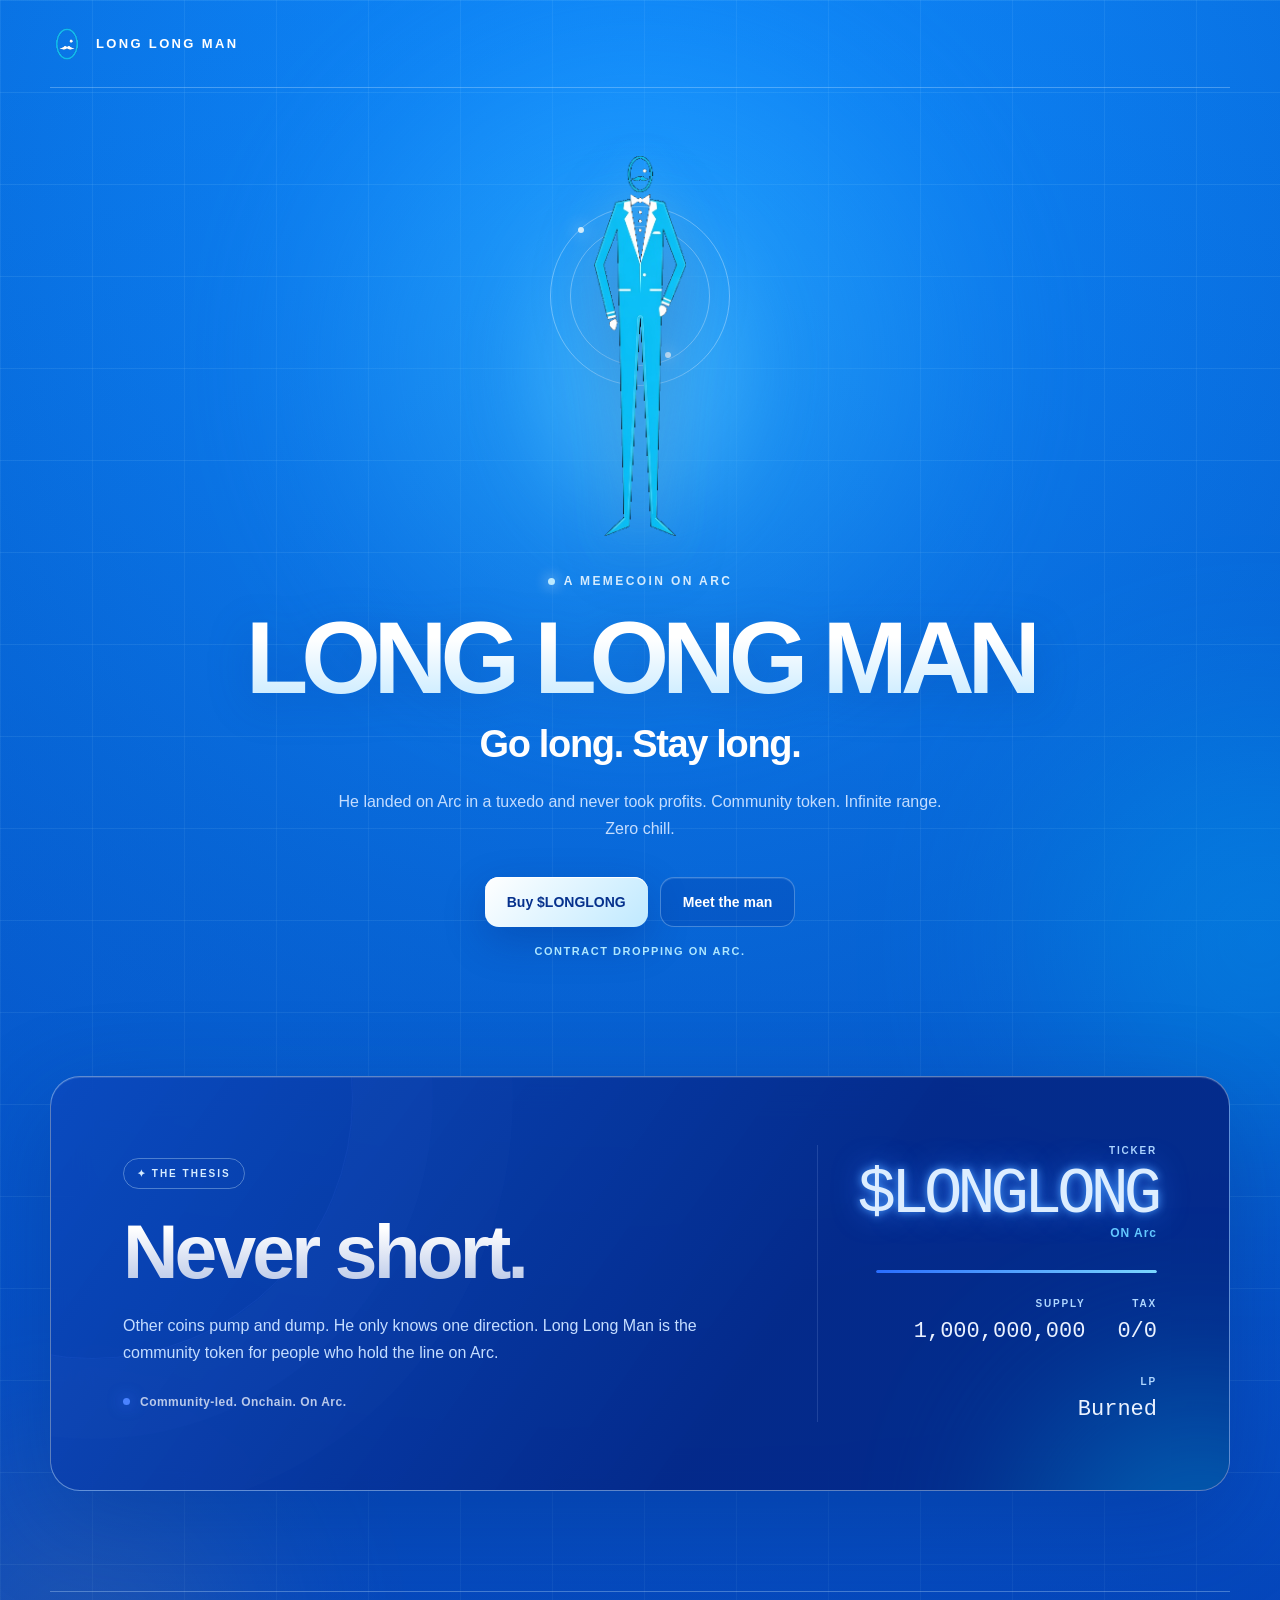
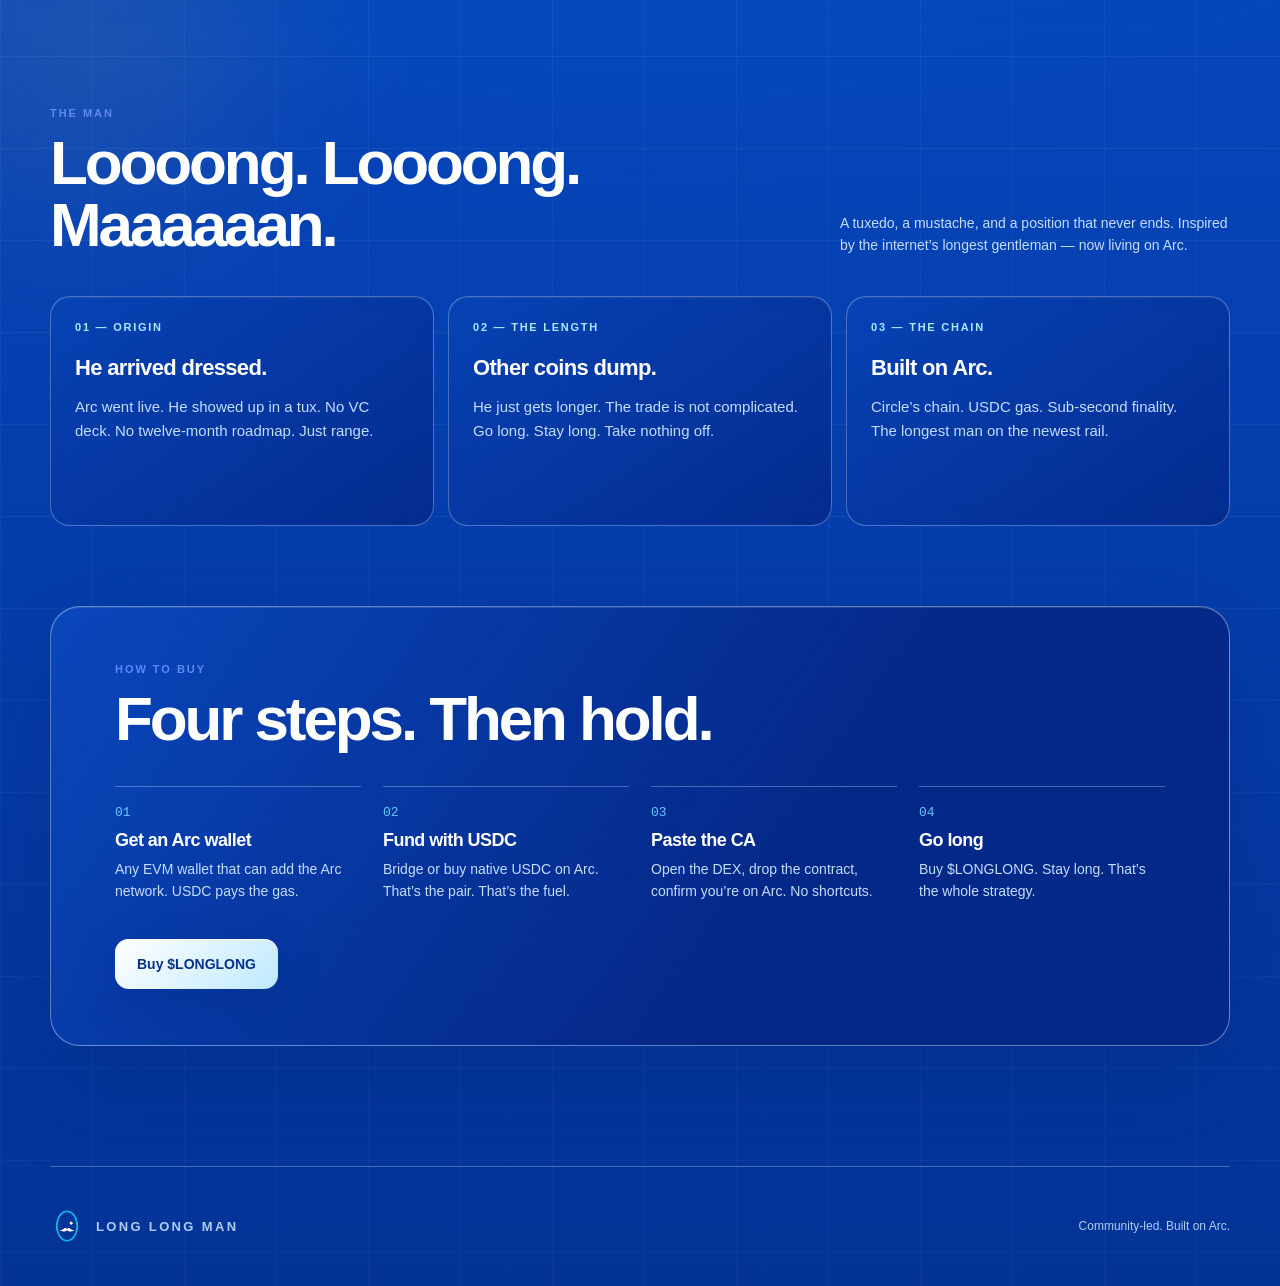
==== index.html @ b4f3f371 "Initial Long Long Man landing for Arc" ====
<!DOCTYPE html>
<html lang="en">
  <head>
    <meta charset="utf-8" />
    <meta name="viewport" content="width=device-width, initial-scale=1" />
    <title>Long Long Man — A memecoin on Arc</title>
    <meta
      name="description"
      content="Long Long Man. Go long. Stay long. The community memecoin on Arc."
    />
    <meta property="og:title" content="Long Long Man — A memecoin on Arc" />
    <meta
      property="og:description"
      content="Go long. Stay long. The longest gentleman on Arc."
    />
    <meta property="og:image" content="./assets/og.png" />
    <meta name="twitter:card" content="summary_large_image" />
    <meta name="twitter:title" content="Long Long Man — A memecoin on Arc" />
    <meta
      name="twitter:description"
      content="Go long. Stay long. The longest gentleman on Arc."
    />
    <meta name="twitter:image" content="./assets/og.png" />
    <link rel="icon" href="./assets/favicon.png" type="image/png" />
    <link rel="apple-touch-icon" href="./assets/icon.png" />
    <link rel="stylesheet" href="./css/style.css" />
  </head>
  <body>
    <main>
      <div class="ambient ambientOne"></div>
      <div class="ambient ambientTwo"></div>
      <div class="ambient ambientThree"></div>

      <header class="nav shell">
        <a class="brand" href="#top" aria-label="Long Long Man home">
          <img src="./assets/icon.png" alt="Long Long Man mark" />
          <span>LONG LONG MAN</span>
        </a>
        <div class="navActions">
          <a class="tgLink hidden" data-tg href="#" target="_blank" rel="noreferrer">Telegram</a>
          <a class="xLink hidden" data-x href="#" target="_blank" rel="noreferrer">Follow on X <span>↗</span></a>
        </div>
      </header>

      <section class="hero shell" id="top">
        <div class="logoStage" aria-hidden="true">
          <div class="orbit orbitOne"></div>
          <div class="orbit orbitTwo"></div>
          <img src="./assets/mark.png" alt="" />
        </div>
        <div class="eyebrow"><span></span> A memecoin on Arc</div>
        <h1>LONG LONG <span class="h1Rest">MAN</span></h1>
        <p class="tagline" data-tagline>Go long. Stay long.</p>
        <p class="intro" data-intro>
          He landed on Arc in a tuxedo and never took profits. Community token. Infinite range. Zero chill.
        </p>
        <div class="actions">
          <a class="primaryButton" data-buy href="#buy">Buy $LONGLONG</a>
          <a class="secondaryButton" href="#lore">Meet the man</a>
        </div>
        <button class="contract" id="contract" aria-label="Copy token contract address">
          <span class="contractLabel">CA</span>
          <span class="contractText" id="contractText"></span>
          <span class="copyState" id="copyState">Copy</span>
        </button>
        <p class="soonNote" id="soonNote">Contract dropping on Arc.</p>
      </section>

      <section class="thesisSection shell" id="thesis" aria-labelledby="thesis-title">
        <div class="thesisCard">
          <div class="thesisCopy">
            <p class="kicker">✦ THE THESIS</p>
            <h2 id="thesis-title">Never short.</h2>
            <p class="intro left">
              Other coins pump and dump. He only knows one direction. Long Long Man is the community token for people who hold the line on Arc.
            </p>
            <div class="statusRow">
              <span class="statusDot"></span>
              Community-led. Onchain. On Arc.
            </div>
          </div>
          <div class="thesisStats" aria-label="Token facts">
            <div class="statHero">
              <span class="statLabel">TICKER</span>
              <strong data-ticker-dollar>$LONGLONG</strong>
              <span class="tokenName">ON <span data-chain>ARC</span></span>
            </div>
            <div class="statRule" aria-hidden="true"><div class="statRuleFill"></div></div>
            <div class="statDetails">
              <div>
                <span class="statLabel">SUPPLY</span>
                <strong data-supply>1,000,000,000</strong>
              </div>
              <div>
                <span class="statLabel">TAX</span>
                <strong data-tax>0 / 0</strong>
              </div>
              <div>
                <span class="statLabel">LP</span>
                <strong data-lp>Burned</strong>
              </div>
            </div>
          </div>
        </div>
      </section>

      <section class="lore shell" id="lore" aria-labelledby="lore-title">
        <div class="sectionHeading">
          <div>
            <p class="sectionKicker">THE MAN</p>
            <h2 id="lore-title">Loooong. Loooong. Maaaaaan.</h2>
          </div>
          <p>A tuxedo, a mustache, and a position that never ends. Inspired by the internet’s longest gentleman — now living on Arc.</p>
        </div>
        <div class="loreGrid">
          <article class="loreCard">
            <span class="loreIndex">01 — ORIGIN</span>
            <h3>He arrived dressed.</h3>
            <p>Arc went live. He showed up in a tux. No VC deck. No twelve-month roadmap. Just range.</p>
          </article>
          <article class="loreCard">
            <span class="loreIndex">02 — THE LENGTH</span>
            <h3>Other coins dump.</h3>
            <p>He just gets longer. The trade is not complicated. Go long. Stay long. Take nothing off.</p>
          </article>
          <article class="loreCard">
            <span class="loreIndex">03 — THE CHAIN</span>
            <h3>Built on Arc.</h3>
            <p>Circle’s chain. USDC gas. Sub-second finality. The longest man on the newest rail.</p>
          </article>
        </div>
      </section>

      <section class="buy shell" id="buy" aria-labelledby="buy-title">
        <div class="buyCard">
          <p class="sectionKicker">HOW TO BUY</p>
          <h2 id="buy-title">Four steps. Then hold.</h2>
          <div class="steps">
            <div class="step">
              <span class="stepNum">01</span>
              <h3>Get an Arc wallet</h3>
              <p>Any EVM wallet that can add the Arc network. USDC pays the gas.</p>
            </div>
            <div class="step">
              <span class="stepNum">02</span>
              <h3>Fund with USDC</h3>
              <p>Bridge or buy native USDC on Arc. That’s the pair. That’s the fuel.</p>
            </div>
            <div class="step">
              <span class="stepNum">03</span>
              <h3>Paste the CA</h3>
              <p>Open the DEX, drop the contract, confirm you’re on Arc. No shortcuts.</p>
            </div>
            <div class="step">
              <span class="stepNum">04</span>
              <h3>Go long</h3>
              <p>Buy <span data-ticker-dollar>$LONGLONG</span>. Stay long. That’s the whole strategy.</p>
            </div>
          </div>
          <div class="buyActions">
            <a class="primaryButton" data-buy href="#buy">Buy $LONGLONG</a>
            <a class="secondaryButton hidden" data-x href="#" target="_blank" rel="noreferrer">Join the community</a>
          </div>
        </div>
      </section>

      <footer class="footer shell">
        <div class="footerBrand">
          <img src="./assets/icon.png" alt="" />
          <span>LONG LONG MAN</span>
        </div>
        <p>Community-led. Built on Arc.</p>
        <a class="hidden" data-x href="#" target="_blank" rel="noreferrer">Follow on X</a>
      </footer>
    </main>
    <script src="./js/config.js"></script>
    <script src="./js/app.js"></script>
  </body>
</html>
---- css/style.css ----
:root {
  --navy: #064fcb;
  --line: #bfe1ff57;
  --blue: #00a2ff;
  --deep-blue: #06329b;
  --text: #fff;
  --muted: #c4ddff;
  --gold: #f4d27a;
}

* { box-sizing: border-box; }

html {
  scroll-behavior: smooth;
  overflow-x: hidden;
}

body {
  background: var(--navy);
  color: var(--text);
  margin: 0;
  font-family: Arial, Helvetica, sans-serif;
  overflow-x: hidden;
}

a { color: inherit; text-decoration: none; }
button { font: inherit; }

main {
  isolation: isolate;
  background-color: var(--navy);
  background-image:
    linear-gradient(#98daff21 1px, #0000 1px),
    linear-gradient(90deg, #98daff1a 1px, #0000 1px),
    radial-gradient(circle at 50% 7%, #118dff 0, #086edf 28%, #0000 58%);
  background-size: 92px 92px, 92px 92px, 100% 100%;
  min-height: 100vh;
  position: relative;
}

main:before {
  content: "";
  z-index: -1;
  background: linear-gradient(#008aff0a, #0436a447 48%, #0322779e 100%);
  position: absolute;
  inset: 0;
}

.shell {
  width: min(1180px, 100% - 40px);
  margin-inline: auto;
}

.ambient {
  z-index: -2;
  filter: blur(100px);
  opacity: 0.4;
  pointer-events: none;
  border-radius: 50%;
  position: absolute;
}

.ambientOne {
  background: #39baff;
  width: 560px;
  height: 560px;
  top: 80px;
  left: calc(50% - 280px);
}

.ambientTwo {
  background: #00b7ff;
  width: 420px;
  height: 420px;
  top: 730px;
  right: -190px;
}

.ambientThree {
  background: #f4d27a;
  opacity: 0.18;
  width: 320px;
  height: 320px;
  top: 1480px;
  left: -80px;
}

.nav {
  border-bottom: 1px solid var(--line);
  justify-content: space-between;
  align-items: center;
  height: 88px;
  display: flex;
}

.brand,
.footerBrand {
  letter-spacing: 0.18em;
  align-items: center;
  gap: 12px;
  font-size: 13px;
  font-weight: 800;
  display: flex;
}

.brand img,
.footerBrand img {
  object-fit: contain;
  width: 34px;
  height: 34px;
}

.navActions {
  display: flex;
  gap: 10px;
  align-items: center;
}

.xLink,
.tgLink {
  color: #fff;
  border: 1px solid var(--line);
  background: #0031972e;
  border-radius: 99px;
  padding: 11px 16px;
  font-size: 13px;
  transition: all 0.25s;
  box-shadow: inset 0 1px #ffffff1f;
}

.xLink:hover,
.tgLink:hover {
  background: #45b7ff47;
  border-color: #b6e5ff;
  transform: translateY(-2px);
}

.hero {
  text-align: center;
  flex-direction: column;
  justify-content: center;
  align-items: center;
  min-height: 860px;
  padding: 48px 0 90px;
  display: flex;
}

.logoStage {
  place-items: center;
  width: 220px;
  height: 420px;
  margin-bottom: 18px;
  display: grid;
  position: relative;
}

.logoStage:before {
  content: "";
  filter: blur(46px);
  opacity: 0.58;
  background: #55c6ff;
  border-radius: 50%;
  position: absolute;
  inset: 90px 18px 40px;
}

.logoStage img {
  object-fit: contain;
  z-index: 2;
  filter: drop-shadow(0 24px 32px #00238561) drop-shadow(0 0 18px #74daff59);
  width: 150px;
  height: 380px;
  position: relative;
  transform-origin: top center;
  animation: grow 5.5s ease-in-out infinite;
}

.orbit {
  border: 1px solid #cbebff6e;
  border-radius: 50%;
  position: absolute;
}

.orbitOne {
  width: 180px;
  height: 180px;
  top: 70px;
  left: 20px;
  animation: 11s linear infinite spin;
}

.orbitTwo {
  width: 140px;
  height: 140px;
  top: 90px;
  left: 40px;
  animation: 8s linear infinite reverse spin;
}

.orbitOne:before,
.orbitTwo:before {
  content: "";
  background: #e0f6ff;
  border-radius: 50%;
  width: 6px;
  height: 6px;
  position: absolute;
  box-shadow: 0 0 16px #fff;
}

.orbitOne:before { top: 20px; left: 27px; }
.orbitTwo:before { bottom: 7px; right: 38px; }

@keyframes spin { to { transform: rotate(360deg); } }

@keyframes grow {
  0%, 100% { transform: scaleY(1); }
  50% { transform: scaleY(1.06); }
}

.eyebrow {
  color: #d9eeff;
  letter-spacing: 0.2em;
  text-transform: uppercase;
  align-items: center;
  gap: 9px;
  font-size: 12px;
  font-weight: 700;
  display: flex;
}

.eyebrow span {
  background: #bdeaff;
  border-radius: 50%;
  width: 7px;
  height: 7px;
  box-shadow: 0 0 14px #fff;
}

h1 {
  letter-spacing: -0.07em;
  color: #0000;
  filter: drop-shadow(0 8px 22px #01267b38);
  background: linear-gradient(#fff 28%, #c4e9ff 105%);
  -webkit-background-clip: text;
  background-clip: text;
  margin: 24px 0 19px;
  font-size: clamp(40px, 8vw, 118px);
  font-weight: 900;
  line-height: 0.9;
  max-width: 100%;
}

.tagline {
  letter-spacing: -0.035em;
  margin: 0;
  font-size: clamp(24px, 4vw, 38px);
  font-weight: 600;
}

.intro {
  max-width: min(620px, 100%);
  color: var(--muted);
  margin: 22px auto 0;
  font-size: 16px;
  line-height: 1.7;
  overflow-wrap: break-word;
}

.intro.left {
  margin-left: 0;
  text-align: left;
}

.actions {
  gap: 12px;
  margin-top: 34px;
  display: flex;
  flex-wrap: wrap;
  justify-content: center;
}

.primaryButton,
.secondaryButton {
  border-radius: 14px;
  justify-content: center;
  align-items: center;
  gap: 9px;
  min-height: 50px;
  padding: 0 22px;
  font-size: 14px;
  font-weight: 700;
  transition: all 0.25s;
  display: flex;
}

.primaryButton {
  color: #06318d;
  background: linear-gradient(135deg, #fff, #bfe9ff);
  box-shadow: 0 14px 40px #00247947, inset 0 1px #fff;
}

.primaryButton:hover {
  background: #fff;
  transform: translateY(-2px);
}

.primaryButton.is-disabled {
  opacity: 0.55;
  pointer-events: none;
}

.secondaryButton {
  border: 1px solid var(--line);
  background: #00309838;
  box-shadow: inset 0 1px #ffffff1a;
}

.secondaryButton:hover {
  background: #4bbbff3d;
  border-color: #cef;
  transform: translateY(-2px);
}

.contract {
  border: 1px solid var(--line);
  color: #d8ecff;
  cursor: pointer;
  backdrop-filter: blur(12px);
  background: #032a896b;
  border-radius: 13px;
  align-items: center;
  gap: 12px;
  max-width: 100%;
  margin-top: 18px;
  padding: 10px 12px;
  display: none;
}

.contract.is-on { display: flex; }

.contractLabel {
  color: #fff;
  background: #001e6f80;
  border-radius: 7px;
  padding: 5px 7px;
  font-size: 10px;
  font-weight: 800;
}

.contractText {
  text-overflow: ellipsis;
  font-family: ui-monospace, SFMono-Regular, Menlo, Consolas, monospace;
  font-size: 11px;
  overflow: hidden;
}

.copyState {
  color: #aee7ff;
  font-size: 11px;
  font-weight: 700;
  margin-left: auto;
}

.soonNote {
  margin-top: 18px;
  color: #aee7ff;
  letter-spacing: 0.14em;
  text-transform: uppercase;
  font-size: 11px;
  font-weight: 800;
  padding: 0 12px;
  text-align: center;
}

.thesisSection { padding: 18px 0 100px; }

.thesisCard {
  backdrop-filter: blur(18px);
  background: linear-gradient(125deg, #0b49bedb, #042786ed 62%);
  border: 1px solid #cfecff70;
  border-radius: 30px;
  grid-template-columns: minmax(0, 1.3fr) minmax(340px, 0.7fr);
  align-items: center;
  gap: 72px;
  min-height: 410px;
  padding: 68px 72px;
  display: grid;
  position: relative;
  overflow: hidden;
  box-shadow: 0 30px 100px #001f7047, inset 0 1px #ffffff21;
}

.thesisCard:before {
  content: "";
  pointer-events: none;
  border: 1px solid #5781ff1a;
  border-radius: 50%;
  width: 520px;
  height: 520px;
  position: absolute;
  top: -240px;
  left: -220px;
  box-shadow: 0 0 0 80px #5781ff06, 0 0 0 160px #5781ff05;
}

.thesisCard:after {
  content: "";
  filter: blur(95px);
  opacity: 0.38;
  pointer-events: none;
  background: #00c8ff;
  border-radius: 50%;
  width: 320px;
  height: 320px;
  position: absolute;
  bottom: -220px;
  right: -130px;
}

.thesisCopy,
.thesisStats { z-index: 1; position: relative; }

.kicker {
  color: #d5ecff;
  letter-spacing: 0.2em;
  border: 1px solid #d3f0ff57;
  border-radius: 99px;
  align-items: center;
  gap: 9px;
  margin: 0 0 24px;
  padding: 9px 13px;
  font-size: 10px;
  font-weight: 800;
  display: inline-flex;
}

.thesisCopy h2 {
  color: #0000;
  background: linear-gradient(#fff 20%, #aabce3 110%);
  -webkit-background-clip: text;
  background-clip: text;
  font-size: clamp(48px, 6vw, 78px);
}

.statusRow {
  color: #b9c9ea;
  letter-spacing: 0.04em;
  align-items: center;
  gap: 10px;
  margin-top: 28px;
  font-size: 12px;
  font-weight: 700;
  display: flex;
}

.statusDot {
  background: #4b83ff;
  border-radius: 50%;
  width: 7px;
  height: 7px;
  box-shadow: 0 0 15px #3574ff;
}

.thesisStats {
  border-left: 1px solid #8da9e833;
  flex-direction: column;
  justify-content: center;
  min-height: 270px;
  padding-left: 58px;
  display: flex;
}

.statLabel {
  color: #afd7ff;
  letter-spacing: 0.18em;
  font-size: 10px;
  font-weight: 800;
}

.statHero {
  flex-direction: column;
  align-items: flex-end;
  display: flex;
}

.statHero > strong {
  color: #dcedff;
  letter-spacing: -0.08em;
  text-shadow: 0 0 9px #4da0ff, 0 0 28px #3077ffcc;
  margin: 10px 0 2px;
  font-family: ui-monospace, SFMono-Regular, Menlo, Consolas, monospace;
  font-size: clamp(42px, 5vw, 64px);
  font-weight: 400;
  line-height: 0.92;
}

.tokenName {
  color: #63c8ff;
  letter-spacing: 0.08em;
  font-size: 12px;
  font-weight: 800;
}

.statRule {
  background: #7996d729;
  border-radius: 99px;
  height: 3px;
  margin: 30px 0 25px;
  overflow: hidden;
}

.statRuleFill {
  border-radius: inherit;
  background: linear-gradient(90deg, #296dff, #7bd7ff);
  width: 100%;
  height: 100%;
  box-shadow: 0 0 14px #3478ff;
  animation: fill 2.4s ease both;
}

@keyframes fill {
  from { width: 0; }
  to { width: 100%; }
}

.statDetails {
  text-align: right;
  justify-content: flex-end;
  gap: 32px;
  display: flex;
  flex-wrap: wrap;
}

.statDetails > div {
  flex-direction: column;
  gap: 10px;
  display: flex;
}

.statDetails strong {
  color: #eaf2ff;
  font-family: ui-monospace, SFMono-Regular, Menlo, Consolas, monospace;
  font-size: 22px;
  font-weight: 400;
  white-space: nowrap;
}

.lore {
  border-top: 1px solid var(--line);
  padding: 115px 0 80px;
}

.sectionHeading {
  justify-content: space-between;
  align-items: flex-end;
  gap: 40px;
  margin-bottom: 40px;
  display: flex;
}

.sectionKicker {
  color: #5f87f8;
  letter-spacing: 0.18em;
  margin: 0 0 13px;
  font-size: 11px;
  font-weight: 800;
}

h2 {
  letter-spacing: -0.05em;
  margin: 0;
  font-size: clamp(36px, 5vw, 62px);
  line-height: 1;
}

.sectionHeading > p {
  max-width: 390px;
  color: var(--muted);
  margin: 0;
  font-size: 14px;
  line-height: 1.6;
}

.loreGrid {
  display: grid;
  grid-template-columns: repeat(3, 1fr);
  gap: 14px;
}

.loreCard {
  backdrop-filter: blur(14px);
  background: linear-gradient(145deg, #0843b5b8, #042889d6);
  border: 1px solid #c7e7ff57;
  border-radius: 20px;
  min-height: 230px;
  padding: 24px;
  transition: all 0.25s;
  display: flex;
  flex-direction: column;
  box-shadow: inset 0 1px #ffffff17;
}

.loreCard:hover {
  background: linear-gradient(145deg, #1063dfcc, #04329de6);
  border-color: #d0f0ffcc;
  transform: translateY(-5px);
  box-shadow: 0 20px 60px #001e6e47;
}

.loreIndex {
  color: #aee7ff;
  letter-spacing: 0.16em;
  font-size: 11px;
  font-weight: 800;
}

.loreCard h3 {
  margin: 22px 0 14px;
  font-size: 22px;
  letter-spacing: -0.03em;
}

.loreCard p {
  color: var(--muted);
  margin: 0;
  font-size: 15px;
  line-height: 1.6;
  flex: 1;
}

.buy {
  padding: 0 0 120px;
}

.buyCard {
  backdrop-filter: blur(18px);
  background: linear-gradient(125deg, #0b49bedb, #042786ed 62%);
  border: 1px solid #cfecff70;
  border-radius: 30px;
  padding: 56px 64px;
  box-shadow: 0 30px 100px #001f7047, inset 0 1px #ffffff21;
}

.steps {
  display: grid;
  grid-template-columns: repeat(4, 1fr);
  gap: 22px;
  margin-top: 36px;
}

.step {
  border-top: 1px solid #c7e7ff57;
  padding-top: 18px;
}

.stepNum {
  display: block;
  color: #63c8ff;
  font-family: ui-monospace, SFMono-Regular, Menlo, Consolas, monospace;
  font-size: 13px;
  margin-bottom: 10px;
}

.step h3 {
  margin: 0 0 8px;
  font-size: 18px;
  letter-spacing: -0.03em;
}

.step p {
  margin: 0;
  color: var(--muted);
  font-size: 14px;
  line-height: 1.55;
}

.buyActions {
  margin-top: 36px;
  display: flex;
  gap: 12px;
  flex-wrap: wrap;
}

.footer {
  border-top: 1px solid var(--line);
  color: #afcdf0;
  justify-content: space-between;
  align-items: center;
  gap: 20px;
  min-height: 120px;
  font-size: 12px;
  display: flex;
}

.footer a { color: #e0f4ff; }

.hidden { display: none !important; }

@media (width <= 860px) {
  .thesisCard {
    grid-template-columns: 1fr;
    gap: 48px;
    padding: 48px 38px;
  }
  .thesisStats {
    border-top: 1px solid #8da9e833;
    border-left: 0;
    min-height: 0;
    padding: 42px 0 0;
  }
  .loreGrid,
  .steps { grid-template-columns: 1fr; }
}

@media (width <= 760px) {
  .shell { width: min(100% - 28px, 1180px); }
  .nav { height: 72px; }
  .brand span { display: none; }
  .hero { min-height: 760px; padding-top: 40px; }
  .logoStage { width: 170px; height: 340px; }
  .logoStage img { width: 120px; height: 310px; }
  .intro { font-size: 14px; }
  .actions { flex-direction: column; width: 100%; }
  .primaryButton,
  .secondaryButton { width: 100%; }
  .contract { justify-content: space-between; width: 100%; }
  .contractText { max-width: 210px; }
  .thesisSection { padding: 0 0 80px; }
  .thesisCard,
  .buyCard { border-radius: 22px; padding: 34px 24px; }
  h1 { font-size: clamp(34px, 11vw, 56px); }
  h1 .h1Rest { display: block; }
  .statHero { align-items: flex-start; }
  .statHero > strong { font-size: 48px; }
  .statDetails {
    display: grid;
    grid-template-columns: 1fr;
    text-align: left;
    gap: 18px;
  }
  .statDetails strong { font-size: 20px; }
  .lore { padding: 80px 0; }
  .sectionHeading { flex-direction: column; align-items: flex-start; gap: 18px; }
  .footer {
    text-align: center;
    flex-direction: column;
    padding: 32px 0;
  }
}
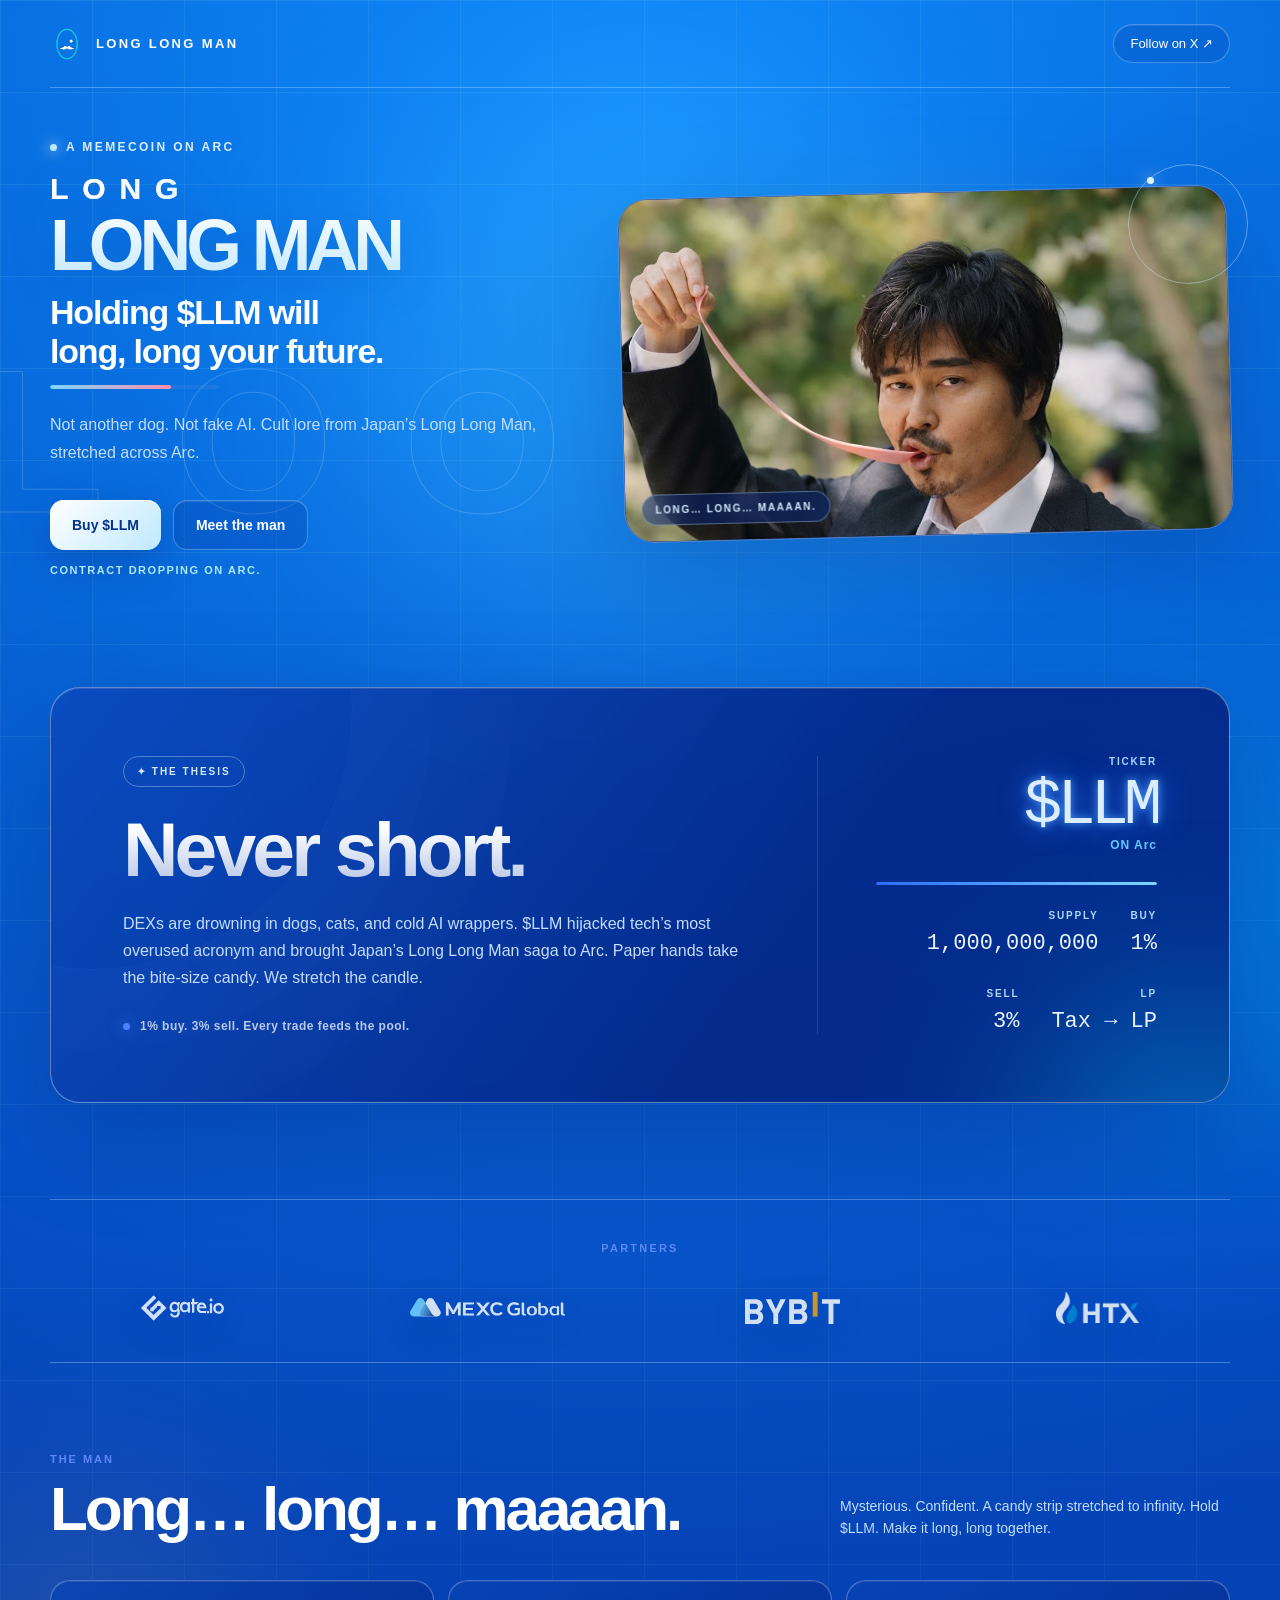
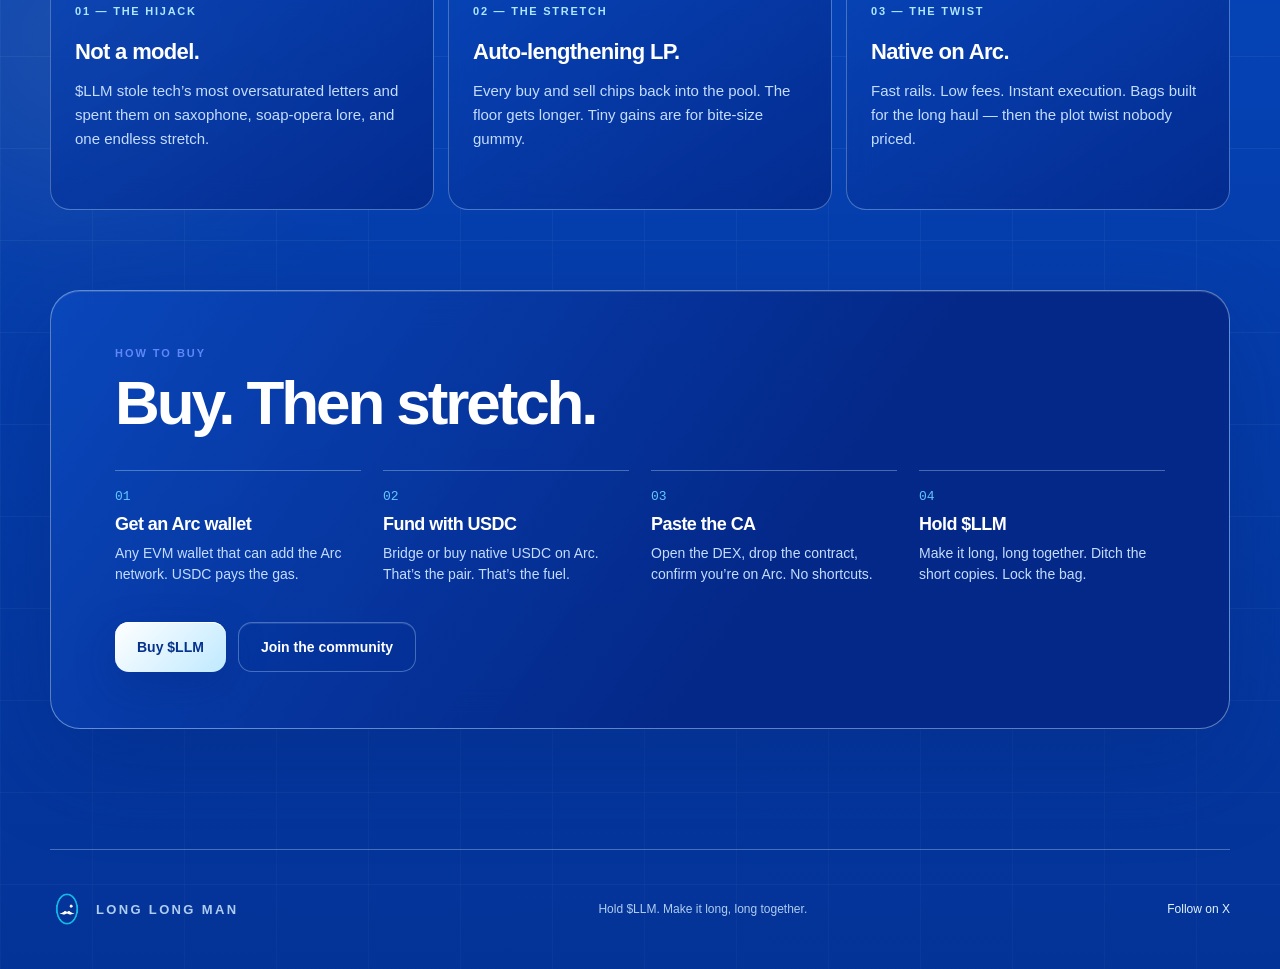
==== commit 602685b5: "Add LLM landing, partners, and hero still" ====
--- a/index.html
+++ b/index.html
@@ -6,19 +6,19 @@
     <title>Long Long Man — A memecoin on Arc</title>
     <meta
       name="description"
-      content="Long Long Man. Go long. Stay long. The community memecoin on Arc."
+      content="Holding $LLM will long, long your future. Cult lore on Arc, inspired by Japan’s Long Long Man."
     />
     <meta property="og:title" content="Long Long Man — A memecoin on Arc" />
     <meta
       property="og:description"
-      content="Go long. Stay long. The longest gentleman on Arc."
+      content="Holding $LLM will long, long your future."
     />
     <meta property="og:image" content="./assets/og.png" />
     <meta name="twitter:card" content="summary_large_image" />
     <meta name="twitter:title" content="Long Long Man — A memecoin on Arc" />
     <meta
       name="twitter:description"
-      content="Go long. Stay long. The longest gentleman on Arc."
+      content="Holding $LLM will long, long your future."
     />
     <meta name="twitter:image" content="./assets/og.png" />
     <link rel="icon" href="./assets/favicon.png" type="image/png" />
@@ -38,32 +38,42 @@
         </a>
         <div class="navActions">
           <a class="tgLink hidden" data-tg href="#" target="_blank" rel="noreferrer">Telegram</a>
-          <a class="xLink hidden" data-x href="#" target="_blank" rel="noreferrer">Follow on X <span>↗</span></a>
+          <a class="xLink" data-x href="https://x.com/LLMonARC" target="_blank" rel="noopener noreferrer">Follow on X <span>↗</span></a>
         </div>
       </header>
 
       <section class="hero shell" id="top">
-        <div class="logoStage" aria-hidden="true">
-          <div class="orbit orbitOne"></div>
-          <div class="orbit orbitTwo"></div>
-          <img src="./assets/mark.png" alt="" />
-        </div>
-        <div class="eyebrow"><span></span> A memecoin on Arc</div>
-        <h1>LONG LONG <span class="h1Rest">MAN</span></h1>
-        <p class="tagline" data-tagline>Go long. Stay long.</p>
-        <p class="intro" data-intro>
-          He landed on Arc in a tuxedo and never took profits. Community token. Infinite range. Zero chill.
-        </p>
-        <div class="actions">
-          <a class="primaryButton" data-buy href="#buy">Buy $LONGLONG</a>
-          <a class="secondaryButton" href="#lore">Meet the man</a>
-        </div>
-        <button class="contract" id="contract" aria-label="Copy token contract address">
-          <span class="contractLabel">CA</span>
-          <span class="contractText" id="contractText"></span>
-          <span class="copyState" id="copyState">Copy</span>
-        </button>
-        <p class="soonNote" id="soonNote">Contract dropping on Arc.</p>
+        <p class="heroGhost" aria-hidden="true">LOOOONG</p>
+        <div class="heroCopy">
+          <div class="eyebrow"><span></span> A memecoin on Arc</div>
+          <h1>
+            <span class="stretchLine">LONG</span>
+            <span class="nameLine">LONG MAN</span>
+          </h1>
+          <p class="tagline" data-tagline>Holding $LLM will long, long your future.</p>
+          <div class="rangeTrack" aria-hidden="true"><span></span></div>
+          <p class="intro" data-intro>
+            Not another dog. Not fake AI. Cult lore from Japan’s Long Long Man, stretched across Arc.
+          </p>
+          <div class="actions">
+            <a class="primaryButton" data-buy href="#buy">Buy $LLM</a>
+            <a class="secondaryButton" href="#lore">Meet the man</a>
+          </div>
+          <button class="contract" id="contract" aria-label="Copy token contract address">
+            <span class="contractLabel">CA</span>
+            <span class="contractText" id="contractText"></span>
+            <span class="copyState" id="copyState">Copy</span>
+          </button>
+          <p class="soonNote" id="soonNote">Contract dropping on Arc.</p>
+        </div>
+        <div class="heroShot">
+          <div class="shotGlow"></div>
+          <div class="shotOrbit" aria-hidden="true"></div>
+          <figure class="shotFrame">
+            <img class="mascot" src="./assets/hero.jpg" alt="Long Long Man stretching the gummy" />
+            <figcaption class="shotChip">Long… long… maaaan.</figcaption>
+          </figure>
+        </div>
       </section>
 
       <section class="thesisSection shell" id="thesis" aria-labelledby="thesis-title">
@@ -72,17 +82,17 @@
             <p class="kicker">✦ THE THESIS</p>
             <h2 id="thesis-title">Never short.</h2>
             <p class="intro left">
-              Other coins pump and dump. He only knows one direction. Long Long Man is the community token for people who hold the line on Arc.
+              DEXs are drowning in dogs, cats, and cold AI wrappers. $LLM hijacked tech’s most overused acronym and brought Japan’s Long Long Man saga to Arc. Paper hands take the bite-size candy. We stretch the candle.
             </p>
             <div class="statusRow">
               <span class="statusDot"></span>
-              Community-led. Onchain. On Arc.
+              1% buy. 3% sell. Every trade feeds the pool.
             </div>
           </div>
           <div class="thesisStats" aria-label="Token facts">
             <div class="statHero">
               <span class="statLabel">TICKER</span>
-              <strong data-ticker-dollar>$LONGLONG</strong>
+              <strong data-ticker-dollar>$LLM</strong>
               <span class="tokenName">ON <span data-chain>ARC</span></span>
             </div>
             <div class="statRule" aria-hidden="true"><div class="statRuleFill"></div></div>
@@ -92,15 +102,37 @@
                 <strong data-supply>1,000,000,000</strong>
               </div>
               <div>
-                <span class="statLabel">TAX</span>
-                <strong data-tax>0 / 0</strong>
+                <span class="statLabel">BUY</span>
+                <strong data-buy-tax>1%</strong>
+              </div>
+              <div>
+                <span class="statLabel">SELL</span>
+                <strong data-sell-tax>3%</strong>
               </div>
               <div>
                 <span class="statLabel">LP</span>
-                <strong data-lp>Burned</strong>
-              </div>
-            </div>
-          </div>
+                <strong data-lp>Tax → LP</strong>
+              </div>
+            </div>
+          </div>
+        </div>
+      </section>
+
+      <section class="partners shell" aria-label="Partners">
+        <p class="partnersKicker">PARTNERS</p>
+        <div class="partnerRow">
+          <a class="partner" href="https://www.gate.com" target="_blank" rel="noopener noreferrer">
+            <img src="./assets/partners/gate.svg" alt="Gate" />
+          </a>
+          <a class="partner" href="https://www.mexc.com" target="_blank" rel="noopener noreferrer">
+            <img src="./assets/partners/mexc.svg" alt="MEXC" />
+          </a>
+          <a class="partner" href="https://www.bybit.com" target="_blank" rel="noopener noreferrer">
+            <img src="./assets/partners/bybit.svg" alt="Bybit" />
+          </a>
+          <a class="partner" href="https://www.htx.com" target="_blank" rel="noopener noreferrer">
+            <img src="./assets/partners/huobi.png" alt="Huobi" />
+          </a>
         </div>
       </section>
 
@@ -108,25 +140,25 @@
         <div class="sectionHeading">
           <div>
             <p class="sectionKicker">THE MAN</p>
-            <h2 id="lore-title">Loooong. Loooong. Maaaaaan.</h2>
-          </div>
-          <p>A tuxedo, a mustache, and a position that never ends. Inspired by the internet’s longest gentleman — now living on Arc.</p>
+            <h2 id="lore-title">Long… long… maaaan.</h2>
+          </div>
+          <p>Mysterious. Confident. A candy strip stretched to infinity. Hold $LLM. Make it long, long together.</p>
         </div>
         <div class="loreGrid">
           <article class="loreCard">
-            <span class="loreIndex">01 — ORIGIN</span>
-            <h3>He arrived dressed.</h3>
-            <p>Arc went live. He showed up in a tux. No VC deck. No twelve-month roadmap. Just range.</p>
+            <span class="loreIndex">01 — THE HIJACK</span>
+            <h3>Not a model.</h3>
+            <p>$LLM stole tech’s most oversaturated letters and spent them on saxophone, soap-opera lore, and one endless stretch.</p>
           </article>
           <article class="loreCard">
-            <span class="loreIndex">02 — THE LENGTH</span>
-            <h3>Other coins dump.</h3>
-            <p>He just gets longer. The trade is not complicated. Go long. Stay long. Take nothing off.</p>
+            <span class="loreIndex">02 — THE STRETCH</span>
+            <h3>Auto-lengthening LP.</h3>
+            <p>Every buy and sell chips back into the pool. The floor gets longer. Tiny gains are for bite-size gummy.</p>
           </article>
           <article class="loreCard">
-            <span class="loreIndex">03 — THE CHAIN</span>
-            <h3>Built on Arc.</h3>
-            <p>Circle’s chain. USDC gas. Sub-second finality. The longest man on the newest rail.</p>
+            <span class="loreIndex">03 — THE TWIST</span>
+            <h3>Native on Arc.</h3>
+            <p>Fast rails. Low fees. Instant execution. Bags built for the long haul — then the plot twist nobody priced.</p>
           </article>
         </div>
       </section>
@@ -134,7 +166,7 @@
       <section class="buy shell" id="buy" aria-labelledby="buy-title">
         <div class="buyCard">
           <p class="sectionKicker">HOW TO BUY</p>
-          <h2 id="buy-title">Four steps. Then hold.</h2>
+          <h2 id="buy-title">Buy. Then stretch.</h2>
           <div class="steps">
             <div class="step">
               <span class="stepNum">01</span>
@@ -153,12 +185,12 @@
             </div>
             <div class="step">
               <span class="stepNum">04</span>
-              <h3>Go long</h3>
-              <p>Buy <span data-ticker-dollar>$LONGLONG</span>. Stay long. That’s the whole strategy.</p>
+              <h3>Hold $LLM</h3>
+              <p>Make it long, long together. Ditch the short copies. Lock the bag.</p>
             </div>
           </div>
           <div class="buyActions">
-            <a class="primaryButton" data-buy href="#buy">Buy $LONGLONG</a>
+            <a class="primaryButton" data-buy href="#buy">Buy $LLM</a>
             <a class="secondaryButton hidden" data-x href="#" target="_blank" rel="noreferrer">Join the community</a>
           </div>
         </div>
@@ -169,7 +201,7 @@
           <img src="./assets/icon.png" alt="" />
           <span>LONG LONG MAN</span>
         </div>
-        <p>Community-led. Built on Arc.</p>
+        <p>Hold $LLM. Make it long, long together.</p>
         <a class="hidden" data-x href="#" target="_blank" rel="noreferrer">Follow on X</a>
       </footer>
     </main>
--- a/css/style.css
+++ b/css/style.css
@@ -136,86 +136,169 @@
 }
 
 .hero {
-  text-align: center;
-  flex-direction: column;
-  justify-content: center;
-  align-items: center;
-  min-height: 860px;
-  padding: 48px 0 90px;
-  display: flex;
-}
-
-.logoStage {
-  place-items: center;
-  width: 220px;
-  height: 420px;
-  margin-bottom: 18px;
+  text-align: left;
+  grid-template-columns: minmax(0, 0.92fr) minmax(0, 1.08fr);
+  align-items: center;
+  gap: 52px;
+  min-height: 0;
+  padding: 52px 0 80px;
   display: grid;
   position: relative;
 }
 
-.logoStage:before {
-  content: "";
-  filter: blur(46px);
-  opacity: 0.58;
-  background: #55c6ff;
+.heroGhost {
+  position: absolute;
+  left: -6%;
+  top: 8%;
+  z-index: 0;
+  color: #0000;
+  pointer-events: none;
+  letter-spacing: 0.34em;
+  -webkit-text-stroke: 1px #c7e7ff36;
+  font-size: clamp(72px, 16vw, 210px);
+  font-weight: 900;
+  line-height: 1;
+  white-space: nowrap;
+  user-select: none;
+}
+
+.heroCopy,
+.heroShot { z-index: 1; position: relative; }
+
+.heroCopy h1 {
+  margin: 18px 0 16px;
+  font-size: clamp(44px, 5.6vw, 80px);
+}
+
+.stretchLine {
+  display: block;
+  letter-spacing: 0.46em;
+  color: #0000;
+  background: linear-gradient(90deg, #fff 10%, #7ad7ff 100%);
+  -webkit-background-clip: text;
+  background-clip: text;
+  font-size: 0.42em;
+  font-weight: 800;
+  line-height: 1.15;
+  margin-bottom: 6px;
+  animation: stretch 4.8s ease-in-out infinite;
+}
+
+.nameLine { display: block; }
+
+.rangeTrack {
+  background: #7996d729;
+  border-radius: 99px;
+  width: 168px;
+  height: 4px;
+  margin: 14px 0 0;
+  overflow: hidden;
+}
+
+.rangeTrack span {
+  display: block;
+  height: 100%;
+  width: 72%;
+  border-radius: inherit;
+  background: linear-gradient(90deg, #7ad7ff, #ff8fab);
+  box-shadow: 0 0 14px #ff8fab88;
+}
+
+.hero .intro { margin: 22px 0 0; }
+.hero .actions { justify-content: flex-start; margin-top: 34px; }
+.hero .soonNote { padding: 0; text-align: left; margin-top: 14px; }
+.hero .contract { margin-top: 14px; }
+
+.heroShot {
+  isolation: isolate;
+}
+
+.shotGlow {
+  position: absolute;
+  z-index: -1;
+  filter: blur(70px);
+  opacity: 0.55;
+  pointer-events: none;
+  background: radial-gradient(circle, #ff8fab 0%, #39baff 42%, #0000 70%);
+  width: 78%;
+  height: 78%;
+  top: 12%;
+  left: 14%;
   border-radius: 50%;
+}
+
+.shotOrbit {
   position: absolute;
-  inset: 90px 18px 40px;
-}
-
-.logoStage img {
-  object-fit: contain;
   z-index: 2;
-  filter: drop-shadow(0 24px 32px #00238561) drop-shadow(0 0 18px #74daff59);
-  width: 150px;
-  height: 380px;
-  position: relative;
-  transform-origin: top center;
-  animation: grow 5.5s ease-in-out infinite;
-}
-
-.orbit {
+  pointer-events: none;
   border: 1px solid #cbebff6e;
   border-radius: 50%;
-  position: absolute;
-}
-
-.orbitOne {
-  width: 180px;
-  height: 180px;
-  top: 70px;
-  left: 20px;
+  width: 120px;
+  height: 120px;
+  top: -28px;
+  right: -18px;
   animation: 11s linear infinite spin;
 }
 
-.orbitTwo {
-  width: 140px;
-  height: 140px;
-  top: 90px;
-  left: 40px;
-  animation: 8s linear infinite reverse spin;
-}
-
-.orbitOne:before,
-.orbitTwo:before {
+.shotOrbit:before {
   content: "";
   background: #e0f6ff;
   border-radius: 50%;
-  width: 6px;
-  height: 6px;
+  width: 7px;
+  height: 7px;
   position: absolute;
+  top: 12px;
+  left: 18px;
   box-shadow: 0 0 16px #fff;
 }
 
-.orbitOne:before { top: 20px; left: 27px; }
-.orbitTwo:before { bottom: 7px; right: 38px; }
+.shotFrame {
+  margin: 0;
+  border-radius: 30px;
+  overflow: hidden;
+  border: 1px solid #cfecff70;
+  background: #042786;
+  box-shadow: 0 30px 100px #001f7047, inset 0 1px #ffffff21;
+  position: relative;
+  transform: rotate(-1.4deg);
+  animation: 7s ease-in-out infinite float;
+}
+
+.shotFrame img.mascot {
+  display: block;
+  width: 100%;
+  height: auto;
+  aspect-ratio: 16 / 9;
+  object-fit: cover;
+  object-position: center;
+}
+
+.shotChip {
+  position: absolute;
+  left: 16px;
+  bottom: 16px;
+  color: #d5ecff;
+  letter-spacing: 0.16em;
+  text-transform: uppercase;
+  backdrop-filter: blur(14px);
+  background: #032a896b;
+  border: 1px solid #d3f0ff57;
+  border-radius: 99px;
+  padding: 9px 13px;
+  font-size: 10px;
+  font-weight: 800;
+}
 
 @keyframes spin { to { transform: rotate(360deg); } }
 
-@keyframes grow {
-  0%, 100% { transform: scaleY(1); }
-  50% { transform: scaleY(1.06); }
+@keyframes float {
+  0%, 100% { transform: rotate(-1.4deg) translateY(0); }
+  50% { transform: rotate(-1.4deg) translateY(-8px); }
+}
+
+@keyframes stretch {
+  0%, 100% { letter-spacing: 0.34em; }
+  50% { letter-spacing: 0.58em; }
 }
 
 .eyebrow {
@@ -254,8 +337,10 @@
 .tagline {
   letter-spacing: -0.035em;
   margin: 0;
-  font-size: clamp(24px, 4vw, 38px);
+  max-width: 18ch;
+  font-size: clamp(22px, 3.2vw, 34px);
   font-weight: 600;
+  line-height: 1.15;
 }
 
 .intro {
@@ -373,7 +458,7 @@
   text-align: center;
 }
 
-.thesisSection { padding: 18px 0 100px; }
+.thesisSection { padding: 20px 0 96px; }
 
 .thesisCard {
   backdrop-filter: blur(18px);
@@ -546,9 +631,55 @@
   white-space: nowrap;
 }
 
+.partners {
+  border-top: 1px solid var(--line);
+  padding: 42px 0 28px;
+}
+
+.partnersKicker {
+  color: #5f87f8;
+  letter-spacing: 0.2em;
+  text-align: center;
+  margin: 0 0 28px;
+  font-size: 11px;
+  font-weight: 800;
+}
+
+.partnerRow {
+  display: flex;
+  justify-content: space-between;
+  align-items: center;
+  gap: 28px 40px;
+  flex-wrap: wrap;
+}
+
+.partner {
+  flex: 1 1 140px;
+  display: flex;
+  justify-content: center;
+  align-items: center;
+  min-height: 52px;
+  opacity: 0.82;
+  transition: opacity 0.25s, transform 0.25s;
+}
+
+.partner:hover {
+  opacity: 1;
+  transform: translateY(-2px);
+}
+
+.partner img {
+  display: block;
+  height: 32px;
+  width: auto;
+  max-width: 156px;
+  object-fit: contain;
+  filter: drop-shadow(0 10px 18px #00238555);
+}
+
 .lore {
   border-top: 1px solid var(--line);
-  padding: 115px 0 80px;
+  padding: 90px 0 80px;
 }
 
 .sectionHeading {
@@ -698,6 +829,19 @@
 .hidden { display: none !important; }
 
 @media (width <= 860px) {
+  .hero {
+    grid-template-columns: 1fr;
+    gap: 32px;
+    min-height: 0;
+    padding: 32px 0 64px;
+  }
+  .heroShot { order: -1; }
+  .shotFrame { transform: none; animation: none; }
+  .shotFrame img.mascot { height: auto; }
+  .shotChip { top: 14px; bottom: auto; }
+  .shotOrbit { width: 88px; height: 88px; top: -16px; right: -8px; }
+  .heroCopy h1 { font-size: clamp(42px, 12vw, 72px); }
+  .stretchLine { letter-spacing: 0.28em; }
   .thesisCard {
     grid-template-columns: 1fr;
     gap: 48px;
@@ -709,6 +853,8 @@
     min-height: 0;
     padding: 42px 0 0;
   }
+  .partnerRow { justify-content: center; }
+  .partner { flex: 1 1 42%; }
   .loreGrid,
   .steps { grid-template-columns: 1fr; }
 }
@@ -717,9 +863,11 @@
   .shell { width: min(100% - 28px, 1180px); }
   .nav { height: 72px; }
   .brand span { display: none; }
-  .hero { min-height: 760px; padding-top: 40px; }
-  .logoStage { width: 170px; height: 340px; }
-  .logoStage img { width: 120px; height: 310px; }
+  .hero { padding: 28px 0 56px; }
+  .heroGhost { font-size: 64px; top: 2%; left: -10%; }
+  .shotFrame { border-radius: 22px; }
+  .shotFrame img.mascot { height: auto; }
+  .shotChip { left: 12px; bottom: 12px; font-size: 9px; }
   .intro { font-size: 14px; }
   .actions { flex-direction: column; width: 100%; }
   .primaryButton,
@@ -730,7 +878,6 @@
   .thesisCard,
   .buyCard { border-radius: 22px; padding: 34px 24px; }
   h1 { font-size: clamp(34px, 11vw, 56px); }
-  h1 .h1Rest { display: block; }
   .statHero { align-items: flex-start; }
   .statHero > strong { font-size: 48px; }
   .statDetails {
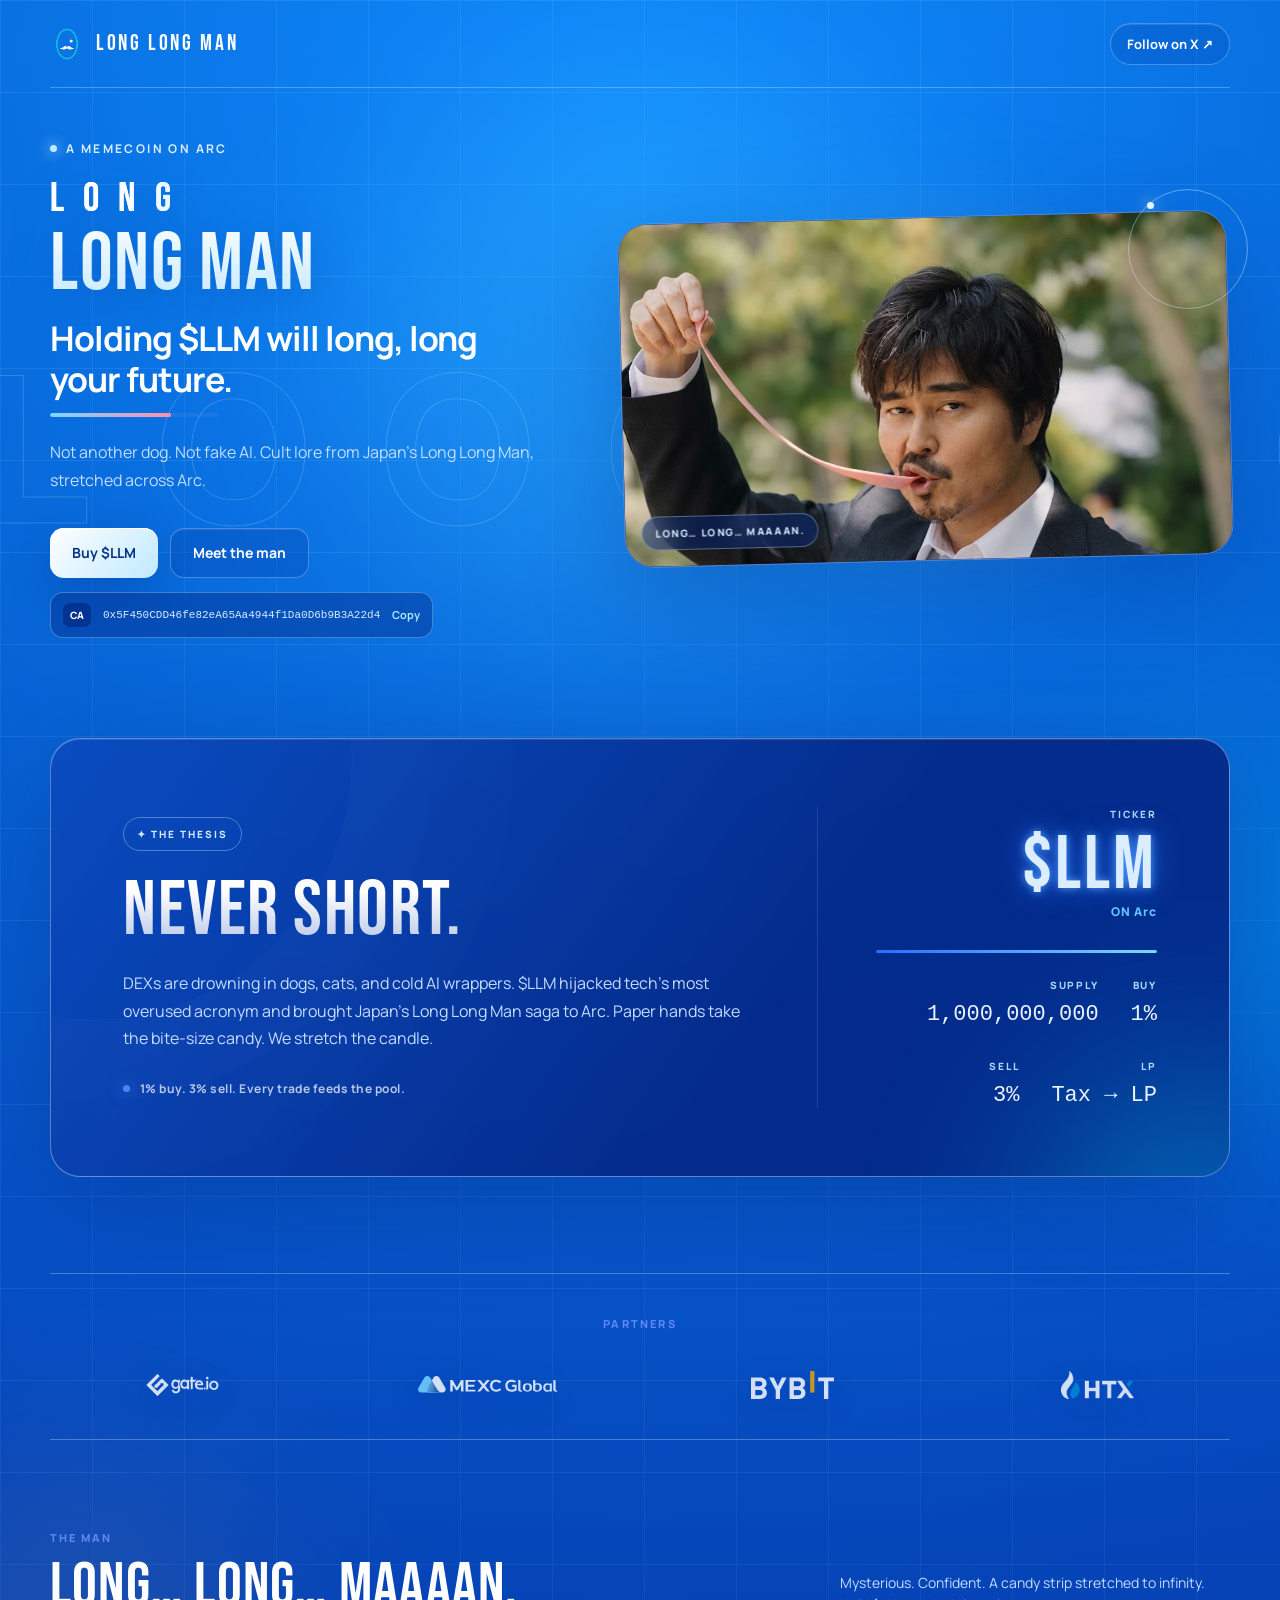
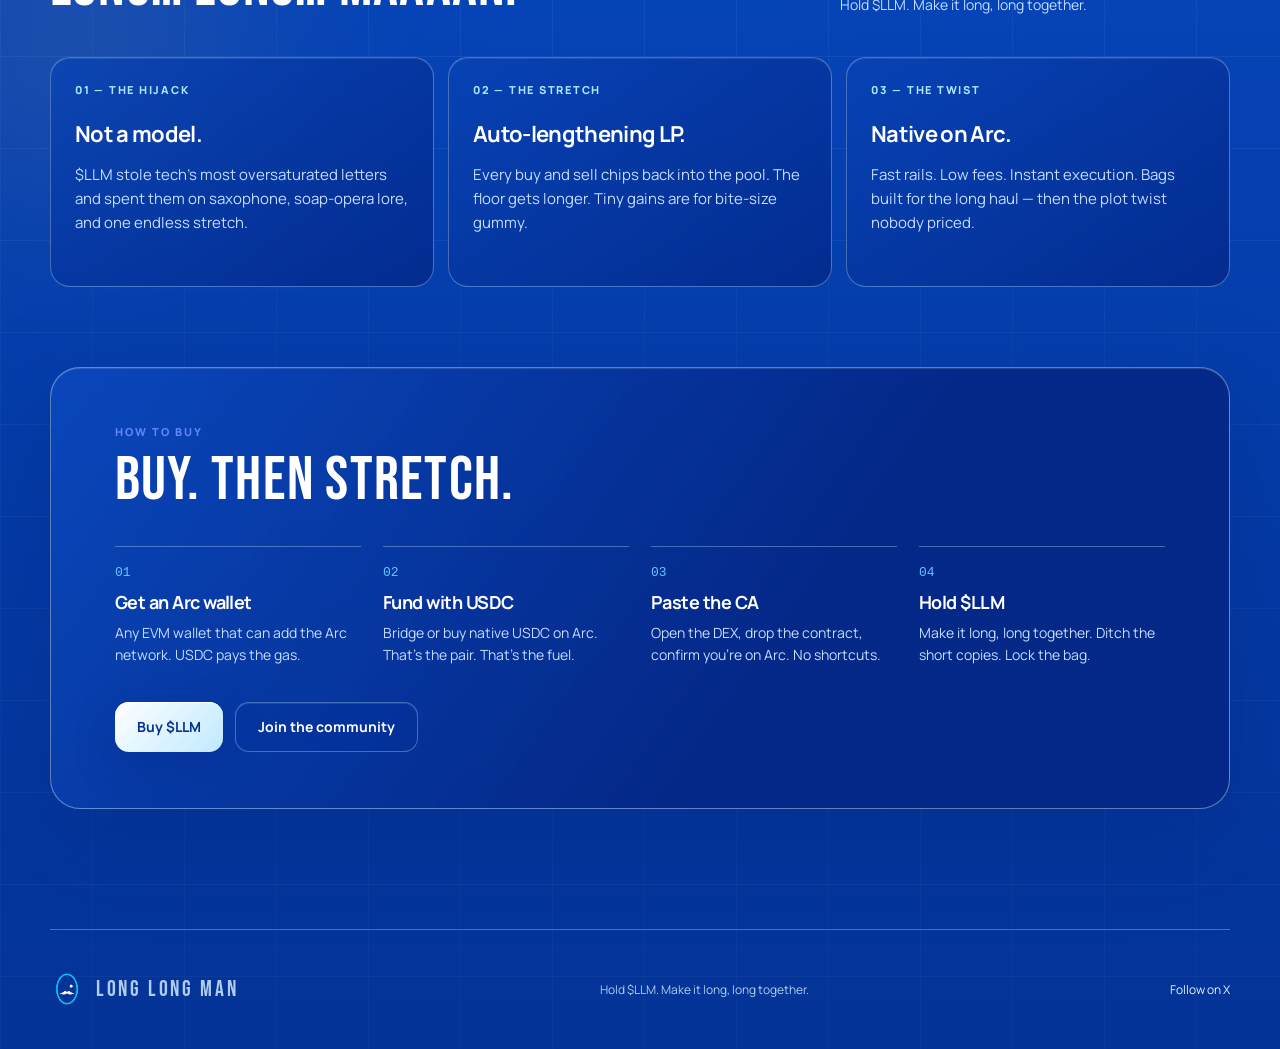
==== commit a61d031d: "Fix mobile overflow and add Bebas Neue + Manrope" ====
--- a/index.html
+++ b/index.html
@@ -23,6 +23,12 @@
     <meta name="twitter:image" content="./assets/og.png" />
     <link rel="icon" href="./assets/favicon.png" type="image/png" />
     <link rel="apple-touch-icon" href="./assets/icon.png" />
+    <link rel="preconnect" href="https://fonts.googleapis.com" />
+    <link rel="preconnect" href="https://fonts.gstatic.com" crossorigin />
+    <link
+      href="https://fonts.googleapis.com/css2?family=Bebas+Neue&family=Manrope:wght@400;500;600;700;800&display=swap"
+      rel="stylesheet"
+    />
     <link rel="stylesheet" href="./css/style.css" />
   </head>
   <body>
@@ -38,7 +44,7 @@
         </a>
         <div class="navActions">
           <a class="tgLink hidden" data-tg href="#" target="_blank" rel="noreferrer">Telegram</a>
-          <a class="xLink" data-x href="https://x.com/LLMonARC" target="_blank" rel="noopener noreferrer">Follow on X <span>↗</span></a>
+          <a class="xLink" data-x href="https://x.com/LLMonARC" target="_blank" rel="noopener noreferrer"><span class="xLong">Follow on X</span><span class="xShort">X</span> <span>↗</span></a>
         </div>
       </header>
 
--- a/css/style.css
+++ b/css/style.css
@@ -6,6 +6,8 @@
   --text: #fff;
   --muted: #c4ddff;
   --gold: #f4d27a;
+  --display: "Bebas Neue", Impact, sans-serif;
+  --body: Manrope, Arial, Helvetica, sans-serif;
 }
 
 * { box-sizing: border-box; }
@@ -19,7 +21,7 @@
   background: var(--navy);
   color: var(--text);
   margin: 0;
-  font-family: Arial, Helvetica, sans-serif;
+  font-family: var(--body);
   overflow-x: hidden;
 }
 
@@ -95,11 +97,12 @@
 
 .brand,
 .footerBrand {
-  letter-spacing: 0.18em;
+  letter-spacing: 0.12em;
   align-items: center;
   gap: 12px;
-  font-size: 13px;
-  font-weight: 800;
+  font-family: var(--display);
+  font-size: 22px;
+  font-weight: 400;
   display: flex;
 }
 
@@ -115,6 +118,8 @@
   gap: 10px;
   align-items: center;
 }
+
+.xShort { display: none; }
 
 .xLink,
 .tgLink {
@@ -124,6 +129,8 @@
   border-radius: 99px;
   padding: 11px 16px;
   font-size: 13px;
+  font-weight: 700;
+  white-space: nowrap;
   transition: all 0.25s;
   box-shadow: inset 0 1px #ffffff1f;
 }
@@ -163,11 +170,13 @@
 }
 
 .heroCopy,
-.heroShot { z-index: 1; position: relative; }
+.heroShot { z-index: 1; position: relative; min-width: 0; }
 
 .heroCopy h1 {
   margin: 18px 0 16px;
-  font-size: clamp(44px, 5.6vw, 80px);
+  font-family: var(--display);
+  font-size: clamp(52px, 6.4vw, 96px);
+  font-weight: 400;
 }
 
 .stretchLine {
@@ -177,8 +186,8 @@
   background: linear-gradient(90deg, #fff 10%, #7ad7ff 100%);
   -webkit-background-clip: text;
   background-clip: text;
-  font-size: 0.42em;
-  font-weight: 800;
+  font-size: 0.5em;
+  font-weight: 400;
   line-height: 1.15;
   margin-bottom: 6px;
   animation: stretch 4.8s ease-in-out infinite;
@@ -320,8 +329,13 @@
   box-shadow: 0 0 14px #fff;
 }
 
+h1, h2 {
+  font-family: var(--display);
+  font-weight: 400;
+}
+
 h1 {
-  letter-spacing: -0.07em;
+  letter-spacing: 0.02em;
   color: #0000;
   filter: drop-shadow(0 8px 22px #01267b38);
   background: linear-gradient(#fff 28%, #c4e9ff 105%);
@@ -329,18 +343,17 @@
   background-clip: text;
   margin: 24px 0 19px;
   font-size: clamp(40px, 8vw, 118px);
-  font-weight: 900;
   line-height: 0.9;
   max-width: 100%;
 }
 
 .tagline {
-  letter-spacing: -0.035em;
+  letter-spacing: -0.03em;
   margin: 0;
-  max-width: 18ch;
+  max-width: 22ch;
   font-size: clamp(22px, 3.2vw, 34px);
-  font-weight: 600;
-  line-height: 1.15;
+  font-weight: 700;
+  line-height: 1.2;
 }
 
 .intro {
@@ -438,6 +451,9 @@
   font-family: ui-monospace, SFMono-Regular, Menlo, Consolas, monospace;
   font-size: 11px;
   overflow: hidden;
+  min-width: 0;
+  flex: 1;
+  white-space: nowrap;
 }
 
 .copyState {
@@ -571,11 +587,11 @@
 
 .statHero > strong {
   color: #dcedff;
-  letter-spacing: -0.08em;
+  letter-spacing: 0.04em;
   text-shadow: 0 0 9px #4da0ff, 0 0 28px #3077ffcc;
   margin: 10px 0 2px;
-  font-family: ui-monospace, SFMono-Regular, Menlo, Consolas, monospace;
-  font-size: clamp(42px, 5vw, 64px);
+  font-family: var(--display);
+  font-size: clamp(52px, 6vw, 76px);
   font-weight: 400;
   line-height: 0.92;
 }
@@ -670,9 +686,9 @@
 
 .partner img {
   display: block;
-  height: 32px;
+  height: 28px;
   width: auto;
-  max-width: 156px;
+  max-width: min(140px, 100%);
   object-fit: contain;
   filter: drop-shadow(0 10px 18px #00238555);
 }
@@ -699,10 +715,10 @@
 }
 
 h2 {
-  letter-spacing: -0.05em;
+  letter-spacing: 0.02em;
   margin: 0;
   font-size: clamp(36px, 5vw, 62px);
-  line-height: 1;
+  line-height: 0.95;
 }
 
 .sectionHeading > p {
@@ -831,67 +847,89 @@
 @media (width <= 860px) {
   .hero {
     grid-template-columns: 1fr;
-    gap: 32px;
+    gap: 22px;
     min-height: 0;
-    padding: 32px 0 64px;
+    padding: 20px 0 48px;
   }
+  .heroGhost,
+  .shotGlow,
+  .shotOrbit { display: none; }
   .heroShot { order: -1; }
   .shotFrame { transform: none; animation: none; }
   .shotFrame img.mascot { height: auto; }
-  .shotChip { top: 14px; bottom: auto; }
-  .shotOrbit { width: 88px; height: 88px; top: -16px; right: -8px; }
-  .heroCopy h1 { font-size: clamp(42px, 12vw, 72px); }
-  .stretchLine { letter-spacing: 0.28em; }
+  .shotChip { top: 12px; bottom: auto; }
+  .heroCopy h1 { font-size: clamp(48px, 14vw, 72px); }
+  .stretchLine {
+    letter-spacing: 0.22em;
+    animation: none;
+  }
+  .tagline { max-width: 100%; }
   .thesisCard {
     grid-template-columns: 1fr;
-    gap: 48px;
-    padding: 48px 38px;
+    gap: 32px;
+    padding: 36px 28px;
   }
   .thesisStats {
     border-top: 1px solid #8da9e833;
     border-left: 0;
     min-height: 0;
-    padding: 42px 0 0;
+    padding: 28px 0 0;
   }
-  .partnerRow { justify-content: center; }
-  .partner { flex: 1 1 42%; }
+  .partnerRow {
+    display: grid;
+    grid-template-columns: 1fr 1fr;
+    gap: 18px 24px;
+  }
+  .partner { flex: none; min-width: 0; }
   .loreGrid,
   .steps { grid-template-columns: 1fr; }
 }
 
 @media (width <= 760px) {
-  .shell { width: min(100% - 28px, 1180px); }
-  .nav { height: 72px; }
+  .shell { width: min(100% - 24px, 1180px); }
+  .nav { height: 64px; gap: 10px; }
   .brand span { display: none; }
-  .hero { padding: 28px 0 56px; }
-  .heroGhost { font-size: 64px; top: 2%; left: -10%; }
-  .shotFrame { border-radius: 22px; }
-  .shotFrame img.mascot { height: auto; }
-  .shotChip { left: 12px; bottom: 12px; font-size: 9px; }
-  .intro { font-size: 14px; }
+  .xLong { display: none; }
+  .xShort { display: inline; }
+  .xLink { padding: 8px 12px; font-size: 12px; }
+  .hero { padding: 16px 0 40px; }
+  .shotFrame { border-radius: 20px; }
+  .shotChip { left: 10px; font-size: 9px; padding: 7px 10px; }
+  .intro,
+  .thesisCopy .intro,
+  .loreCard p,
+  .sectionHeading > p {
+    font-size: 14px;
+    overflow-wrap: anywhere;
+    max-width: 100%;
+  }
   .actions { flex-direction: column; width: 100%; }
   .primaryButton,
   .secondaryButton { width: 100%; }
-  .contract { justify-content: space-between; width: 100%; }
-  .contractText { max-width: 210px; }
-  .thesisSection { padding: 0 0 80px; }
+  .contract { width: 100%; }
+  .contractText { max-width: none; }
+  .thesisSection { padding: 0 0 56px; }
   .thesisCard,
-  .buyCard { border-radius: 22px; padding: 34px 24px; }
-  h1 { font-size: clamp(34px, 11vw, 56px); }
+  .buyCard { border-radius: 20px; padding: 28px 18px; }
+  h1, .heroCopy h1 { font-size: clamp(44px, 16vw, 64px); }
+  h2 { font-size: clamp(34px, 12vw, 48px); }
   .statHero { align-items: flex-start; }
-  .statHero > strong { font-size: 48px; }
+  .statHero > strong { font-size: 56px; }
   .statDetails {
     display: grid;
-    grid-template-columns: 1fr;
+    grid-template-columns: 1fr 1fr;
     text-align: left;
-    gap: 18px;
+    justify-content: start;
+    gap: 16px;
   }
   .statDetails strong { font-size: 20px; }
-  .lore { padding: 80px 0; }
-  .sectionHeading { flex-direction: column; align-items: flex-start; gap: 18px; }
+  .lore { padding: 56px 0 64px; }
+  .sectionHeading { flex-direction: column; align-items: flex-start; gap: 14px; }
+  .partners { padding: 28px 0 12px; }
+  .partner img { height: 24px; max-width: 100%; }
   .footer {
     text-align: center;
     flex-direction: column;
-    padding: 32px 0;
+    padding: 28px 0;
   }
 }
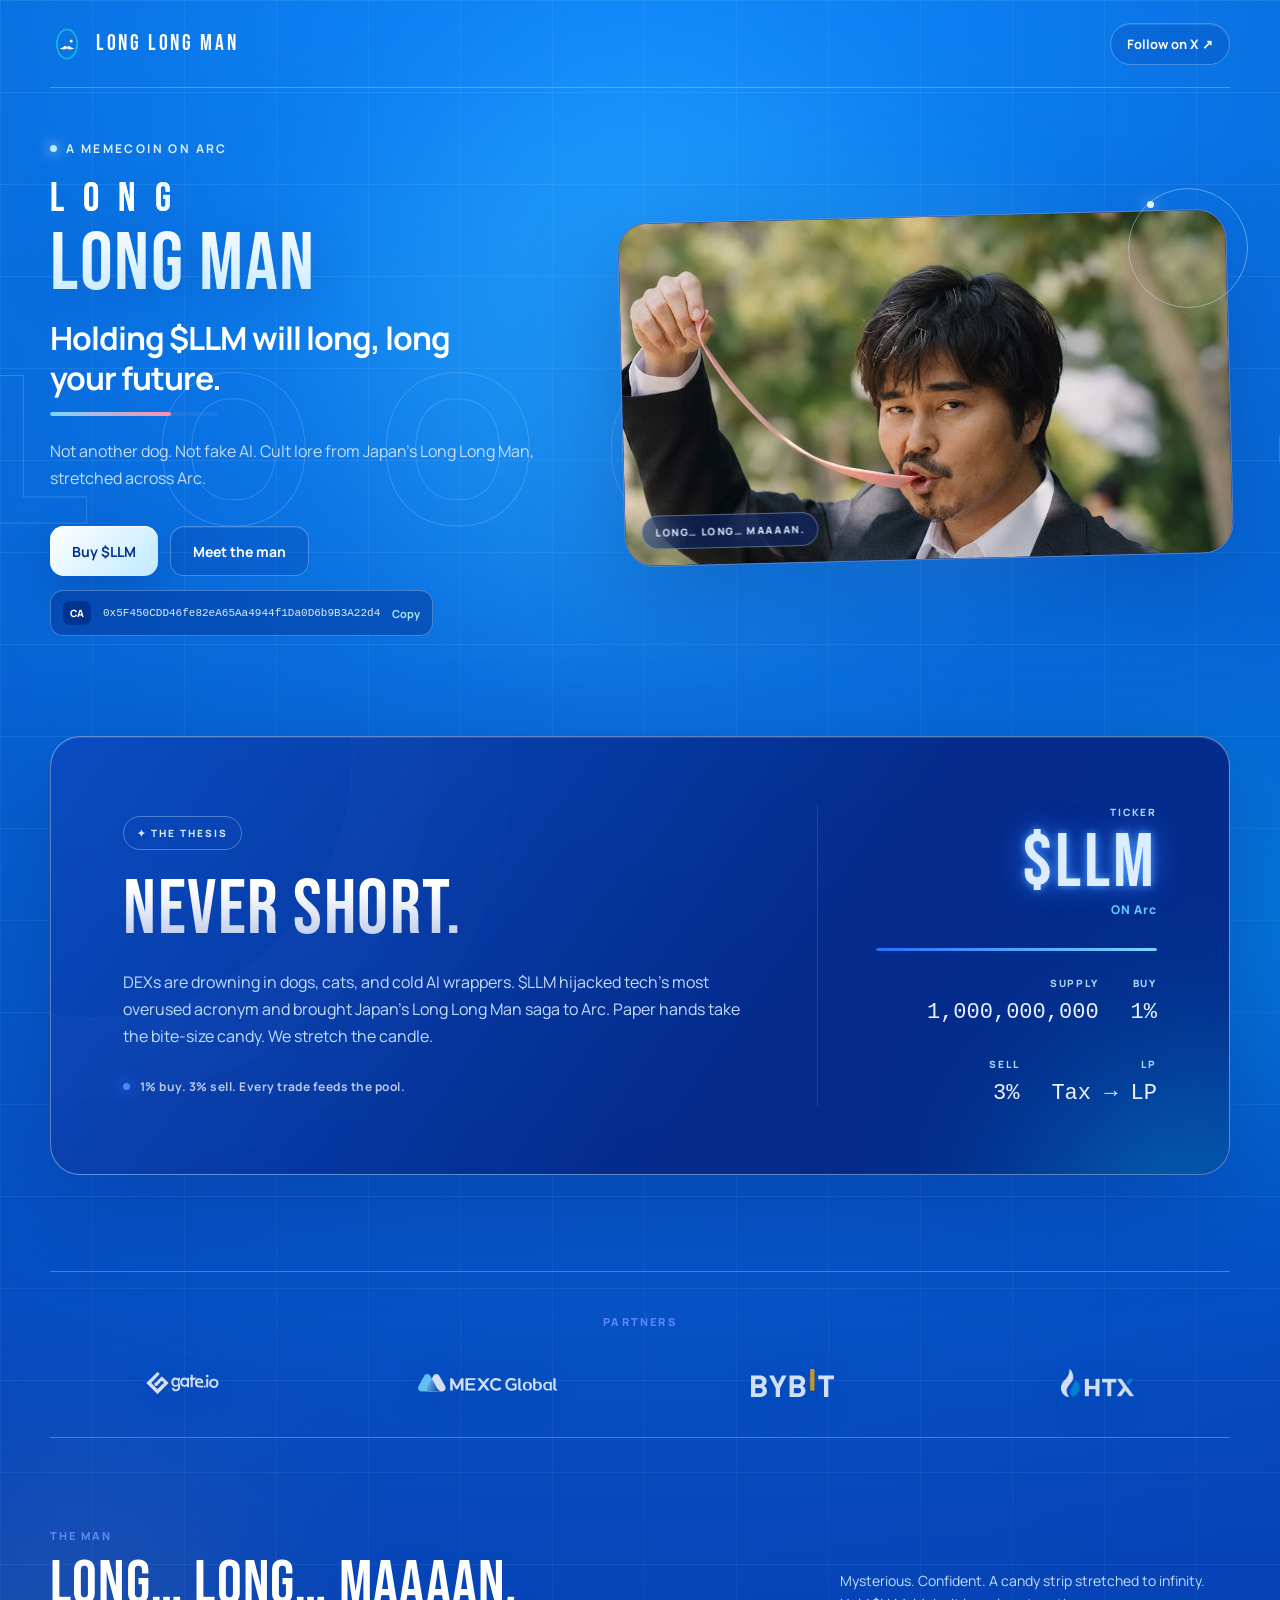
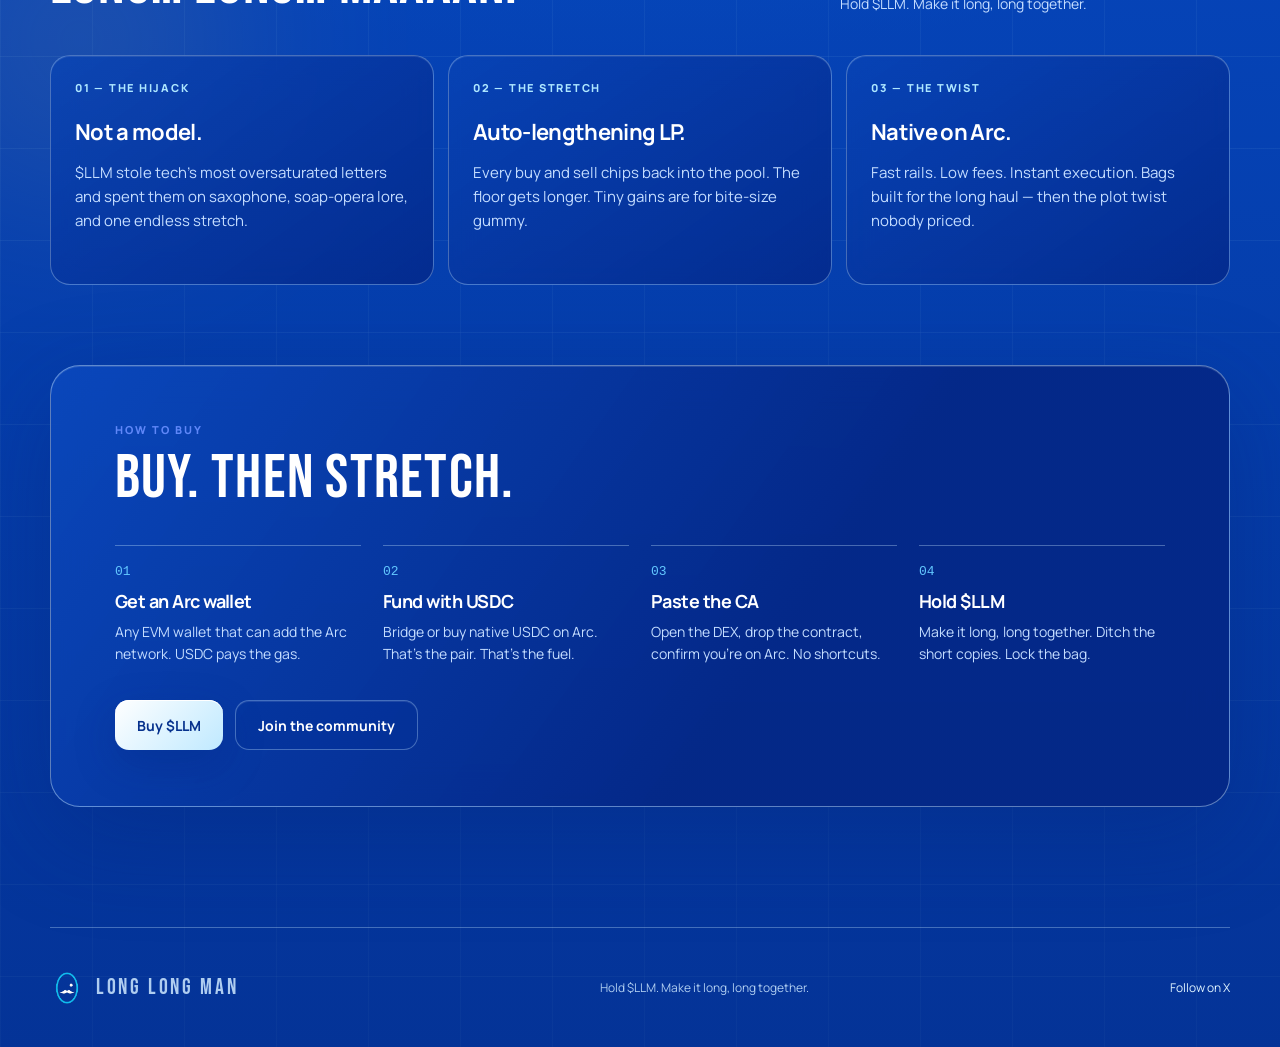
==== commit f4d7eabb: "Mobile wrap, header, Bebas Neue and Manrope" ====
--- a/index.html
+++ b/index.html
@@ -29,7 +29,7 @@
       href="https://fonts.googleapis.com/css2?family=Bebas+Neue&family=Manrope:wght@400;500;600;700;800&display=swap"
       rel="stylesheet"
     />
-    <link rel="stylesheet" href="./css/style.css" />
+    <link rel="stylesheet" href="./css/style.css?v=4" />
   </head>
   <body>
     <main>
--- a/css/style.css
+++ b/css/style.css
@@ -15,6 +15,7 @@
 html {
   scroll-behavior: smooth;
   overflow-x: hidden;
+  max-width: 100%;
 }
 
 body {
@@ -23,6 +24,7 @@
   margin: 0;
   font-family: var(--body);
   overflow-x: hidden;
+  max-width: 100%;
 }
 
 a { color: inherit; text-decoration: none; }
@@ -117,6 +119,7 @@
   display: flex;
   gap: 10px;
   align-items: center;
+  margin-left: auto;
 }
 
 .xShort { display: none; }
@@ -213,7 +216,11 @@
   box-shadow: 0 0 14px #ff8fab88;
 }
 
-.hero .intro { margin: 22px 0 0; }
+.hero .intro {
+  margin: 22px 0 0;
+  max-width: 100%;
+  overflow-wrap: anywhere;
+}
 .hero .actions { justify-content: flex-start; margin-top: 34px; }
 .hero .soonNote { padding: 0; text-align: left; margin-top: 14px; }
 .hero .contract { margin-top: 14px; }
@@ -350,10 +357,12 @@
 .tagline {
   letter-spacing: -0.03em;
   margin: 0;
-  max-width: 22ch;
-  font-size: clamp(22px, 3.2vw, 34px);
+  max-width: min(22ch, 100%);
+  width: 100%;
+  font-size: clamp(20px, 3.2vw, 32px);
   font-weight: 700;
-  line-height: 1.2;
+  line-height: 1.25;
+  white-space: normal;
 }
 
 .intro {
@@ -362,7 +371,8 @@
   margin: 22px auto 0;
   font-size: 16px;
   line-height: 1.7;
-  overflow-wrap: break-word;
+  overflow-wrap: anywhere;
+  word-break: break-word;
 }
 
 .intro.left {
@@ -863,7 +873,7 @@
     letter-spacing: 0.22em;
     animation: none;
   }
-  .tagline { max-width: 100%; }
+  .tagline { max-width: 100%; white-space: normal; }
   .thesisCard {
     grid-template-columns: 1fr;
     gap: 32px;
@@ -880,18 +890,45 @@
     grid-template-columns: 1fr 1fr;
     gap: 18px 24px;
   }
-  .partner { flex: none; min-width: 0; }
+  .partner { flex: none; min-width: 0; overflow: hidden; }
+  .partner img { width: 100%; max-width: 120px; height: 22px; }
   .loreGrid,
   .steps { grid-template-columns: 1fr; }
 }
 
 @media (width <= 760px) {
   .shell { width: min(100% - 24px, 1180px); }
-  .nav { height: 64px; gap: 10px; }
-  .brand span { display: none; }
+  .nav { height: 64px; gap: 10px; width: 100%; }
+  .brand span { display: inline; font-size: 18px; }
   .xLong { display: none; }
   .xShort { display: inline; }
-  .xLink { padding: 8px 12px; font-size: 12px; }
+  .xLink {
+    padding: 0;
+    width: 40px;
+    height: 40px;
+    font-size: 14px;
+    font-weight: 800;
+    color: #06318d;
+    background: #fff;
+    flex-shrink: 0;
+    display: inline-flex;
+    align-items: center;
+    justify-content: center;
+    box-shadow: 0 8px 20px #00247947;
+  }
+  .xLink span:last-child { display: none; }
+  .copyState { display: none; }
+  .nav { max-width: 100%; }
+  .heroCopy,
+  .tagline,
+  .intro,
+  .thesisCard,
+  .buyCard,
+  .lore,
+  .sectionHeading,
+  .sectionHeading > p { max-width: 100%; }
+  .tagline { white-space: normal; overflow-wrap: anywhere; }
+  .contractText { max-width: 46vw; }
   .hero { padding: 16px 0 40px; }
   .shotFrame { border-radius: 20px; }
   .shotChip { left: 10px; font-size: 9px; padding: 7px 10px; }
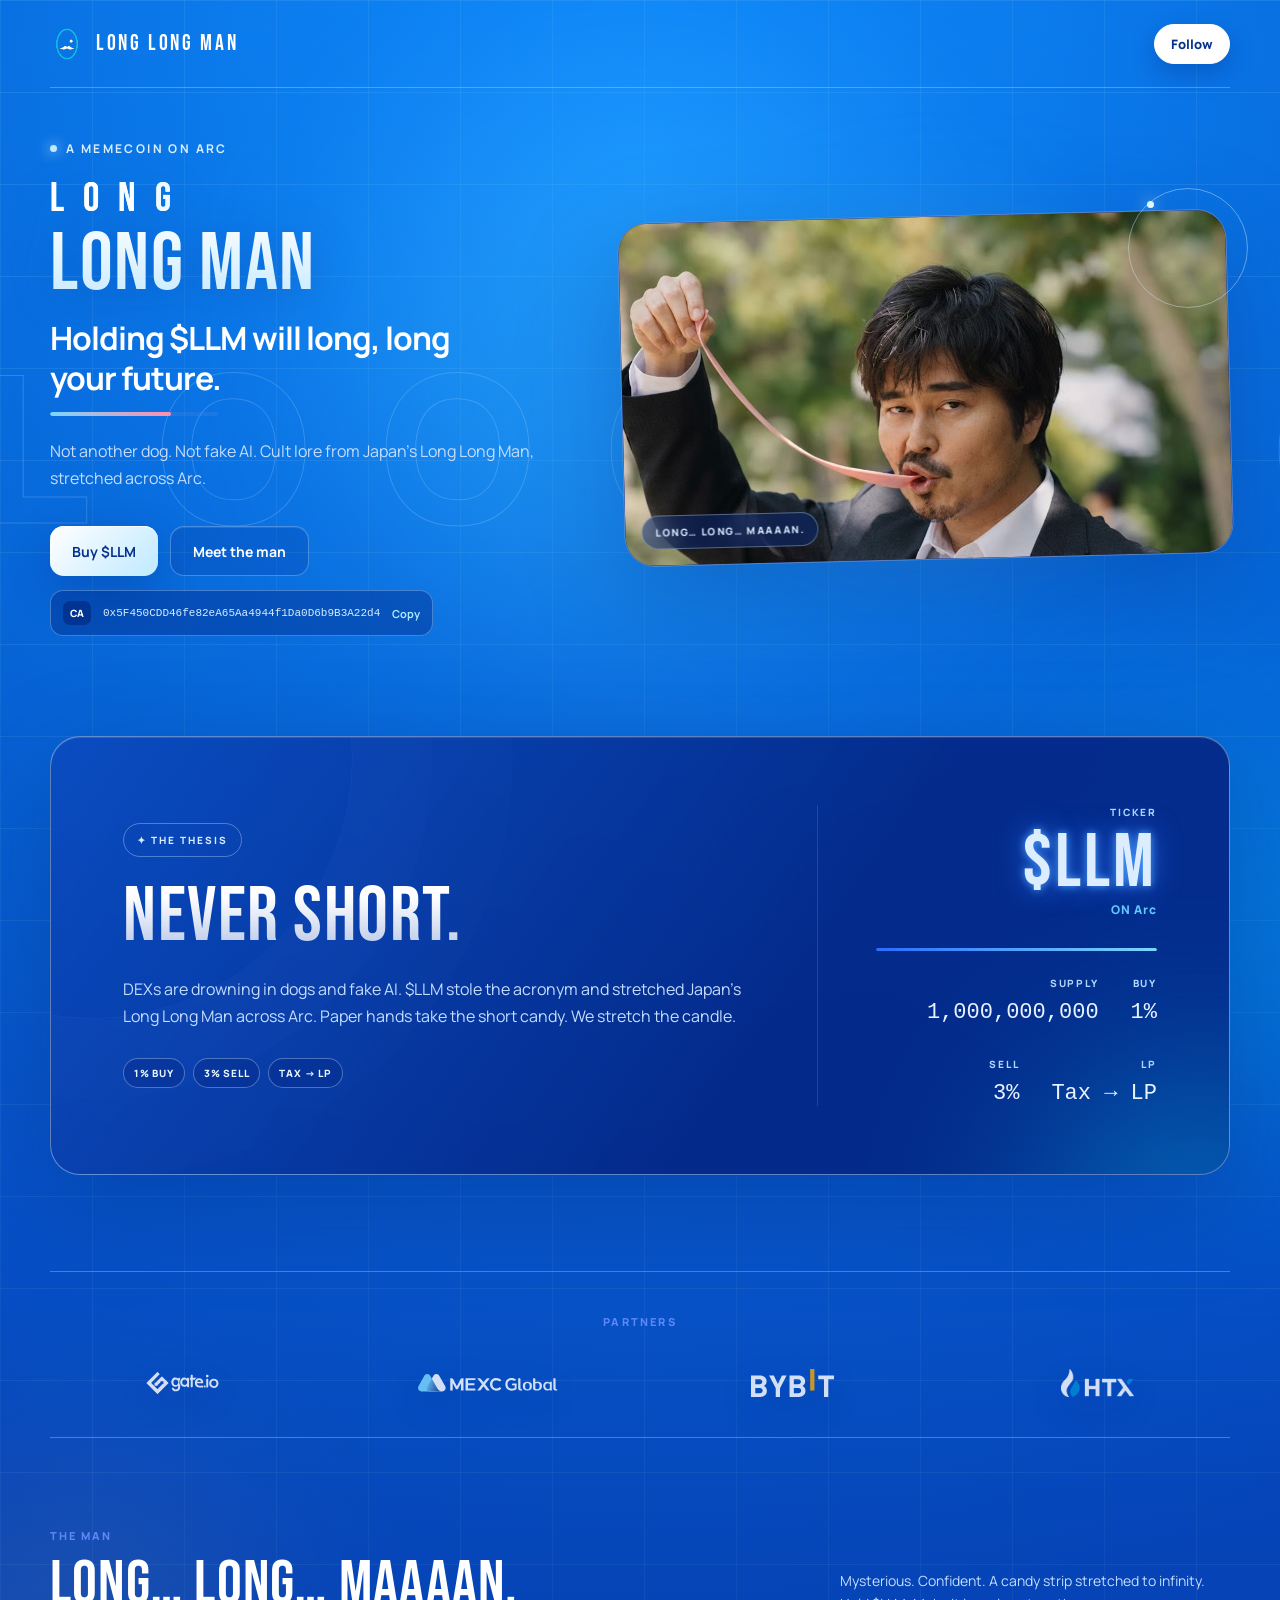
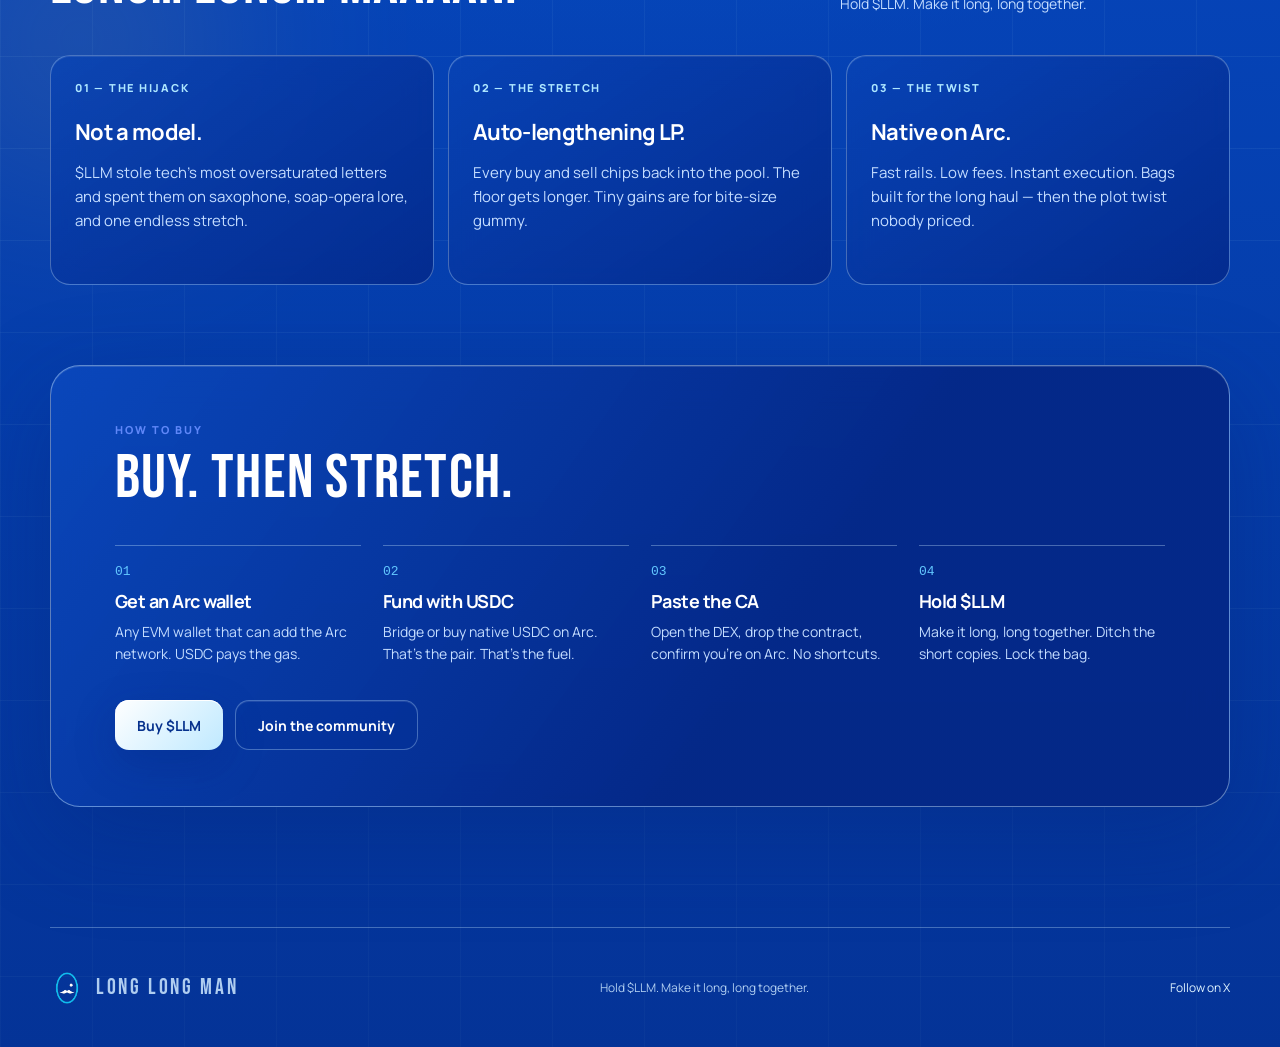
==== commit 99f33d05: "Improve mobile header and thesis card" ====
--- a/index.html
+++ b/index.html
@@ -29,7 +29,7 @@
       href="https://fonts.googleapis.com/css2?family=Bebas+Neue&family=Manrope:wght@400;500;600;700;800&display=swap"
       rel="stylesheet"
     />
-    <link rel="stylesheet" href="./css/style.css?v=4" />
+    <link rel="stylesheet" href="./css/style.css?v=6" />
   </head>
   <body>
     <main>
@@ -42,10 +42,7 @@
           <img src="./assets/icon.png" alt="Long Long Man mark" />
           <span>LONG LONG MAN</span>
         </a>
-        <div class="navActions">
-          <a class="tgLink hidden" data-tg href="#" target="_blank" rel="noreferrer">Telegram</a>
-          <a class="xLink" data-x href="https://x.com/LLMonARC" target="_blank" rel="noopener noreferrer"><span class="xLong">Follow on X</span><span class="xShort">X</span> <span>↗</span></a>
-        </div>
+        <a class="xLink" data-x href="https://x.com/LLMonARC" target="_blank" rel="noopener noreferrer">Follow</a>
       </header>
 
       <section class="hero shell" id="top">
@@ -88,11 +85,12 @@
             <p class="kicker">✦ THE THESIS</p>
             <h2 id="thesis-title">Never short.</h2>
             <p class="intro left">
-              DEXs are drowning in dogs, cats, and cold AI wrappers. $LLM hijacked tech’s most overused acronym and brought Japan’s Long Long Man saga to Arc. Paper hands take the bite-size candy. We stretch the candle.
+              DEXs are drowning in dogs and fake AI. $LLM stole the acronym and stretched Japan’s Long Long Man across Arc. Paper hands take the short candy. We stretch the candle.
             </p>
             <div class="statusRow">
-              <span class="statusDot"></span>
-              1% buy. 3% sell. Every trade feeds the pool.
+              <span class="taxChip">1% buy</span>
+              <span class="taxChip">3% sell</span>
+              <span class="taxChip">Tax → LP</span>
             </div>
           </div>
           <div class="thesisStats" aria-label="Token facts">
--- a/css/style.css
+++ b/css/style.css
@@ -94,7 +94,9 @@
   justify-content: space-between;
   align-items: center;
   height: 88px;
-  display: flex;
+  display: grid;
+  grid-template-columns: minmax(0, 1fr) auto;
+  gap: 12px;
 }
 
 .brand,
@@ -102,10 +104,17 @@
   letter-spacing: 0.12em;
   align-items: center;
   gap: 12px;
+  min-width: 0;
   font-family: var(--display);
   font-size: 22px;
   font-weight: 400;
   display: flex;
+}
+
+.brand span {
+  overflow: hidden;
+  text-overflow: ellipsis;
+  white-space: nowrap;
 }
 
 .brand img,
@@ -122,26 +131,27 @@
   margin-left: auto;
 }
 
-.xShort { display: none; }
-
 .xLink,
 .tgLink {
-  color: #fff;
-  border: 1px solid var(--line);
-  background: #0031972e;
+  color: #06318d;
+  border: 1px solid #fff;
+  background: #fff;
   border-radius: 99px;
-  padding: 11px 16px;
+  padding: 10px 16px;
   font-size: 13px;
-  font-weight: 700;
+  font-weight: 800;
   white-space: nowrap;
+  justify-self: end;
+  display: inline-flex;
+  align-items: center;
+  justify-content: center;
   transition: all 0.25s;
-  box-shadow: inset 0 1px #ffffff1f;
+  box-shadow: 0 10px 24px #00247947;
 }
 
 .xLink:hover,
 .tgLink:hover {
-  background: #45b7ff47;
-  border-color: #b6e5ff;
+  background: #e8f6ff;
   transform: translateY(-2px);
 }
 
@@ -558,11 +568,24 @@
   color: #b9c9ea;
   letter-spacing: 0.04em;
   align-items: center;
-  gap: 10px;
+  gap: 8px;
   margin-top: 28px;
   font-size: 12px;
   font-weight: 700;
   display: flex;
+  flex-wrap: wrap;
+}
+
+.taxChip {
+  color: #eaf6ff;
+  letter-spacing: 0.08em;
+  text-transform: uppercase;
+  border: 1px solid #d3f0ff57;
+  background: #032a896b;
+  border-radius: 99px;
+  padding: 7px 10px;
+  font-size: 10px;
+  font-weight: 800;
 }
 
 .statusDot {
@@ -898,27 +921,28 @@
 
 @media (width <= 760px) {
   .shell { width: min(100% - 24px, 1180px); }
-  .nav { height: 64px; gap: 10px; width: 100%; }
+  .nav {
+    height: 60px;
+    gap: 10px;
+    width: 100%;
+    max-width: 100%;
+    position: sticky;
+    top: 0;
+    z-index: 50;
+    background: #064fcce8;
+    backdrop-filter: blur(18px);
+  }
+  .brand { gap: 8px; }
+  .brand img { width: 28px; height: 28px; }
   .brand span { display: inline; font-size: 18px; }
-  .xLong { display: none; }
-  .xShort { display: inline; }
   .xLink {
-    padding: 0;
-    width: 40px;
-    height: 40px;
-    font-size: 14px;
-    font-weight: 800;
-    color: #06318d;
-    background: #fff;
-    flex-shrink: 0;
+    height: 34px;
+    padding: 0 14px;
+    font-size: 12px;
     display: inline-flex;
     align-items: center;
-    justify-content: center;
-    box-shadow: 0 8px 20px #00247947;
   }
-  .xLink span:last-child { display: none; }
   .copyState { display: none; }
-  .nav { max-width: 100%; }
   .heroCopy,
   .tagline,
   .intro,
@@ -944,22 +968,30 @@
   .primaryButton,
   .secondaryButton { width: 100%; }
   .contract { width: 100%; }
-  .contractText { max-width: none; }
   .thesisSection { padding: 0 0 56px; }
   .thesisCard,
-  .buyCard { border-radius: 20px; padding: 28px 18px; }
+  .buyCard { border-radius: 20px; padding: 24px 16px; min-height: 0; }
+  .thesisCopy h2 { font-size: clamp(40px, 12vw, 52px); }
   h1, .heroCopy h1 { font-size: clamp(44px, 16vw, 64px); }
   h2 { font-size: clamp(34px, 12vw, 48px); }
+  .thesisStats {
+    border: 1px solid #c7e7ff33;
+    background: #021a5c73;
+    border-radius: 18px;
+    padding: 18px 16px 16px;
+    min-height: 0;
+  }
   .statHero { align-items: flex-start; }
-  .statHero > strong { font-size: 56px; }
+  .statHero > strong { font-size: 48px; margin: 4px 0 2px; }
   .statDetails {
     display: grid;
     grid-template-columns: 1fr 1fr;
     text-align: left;
     justify-content: start;
-    gap: 16px;
+    gap: 14px 12px;
   }
-  .statDetails strong { font-size: 20px; }
+  .statDetails strong { font-size: 18px; }
+  .statusRow { margin-top: 18px; }
   .lore { padding: 56px 0 64px; }
   .sectionHeading { flex-direction: column; align-items: flex-start; gap: 14px; }
   .partners { padding: 28px 0 12px; }
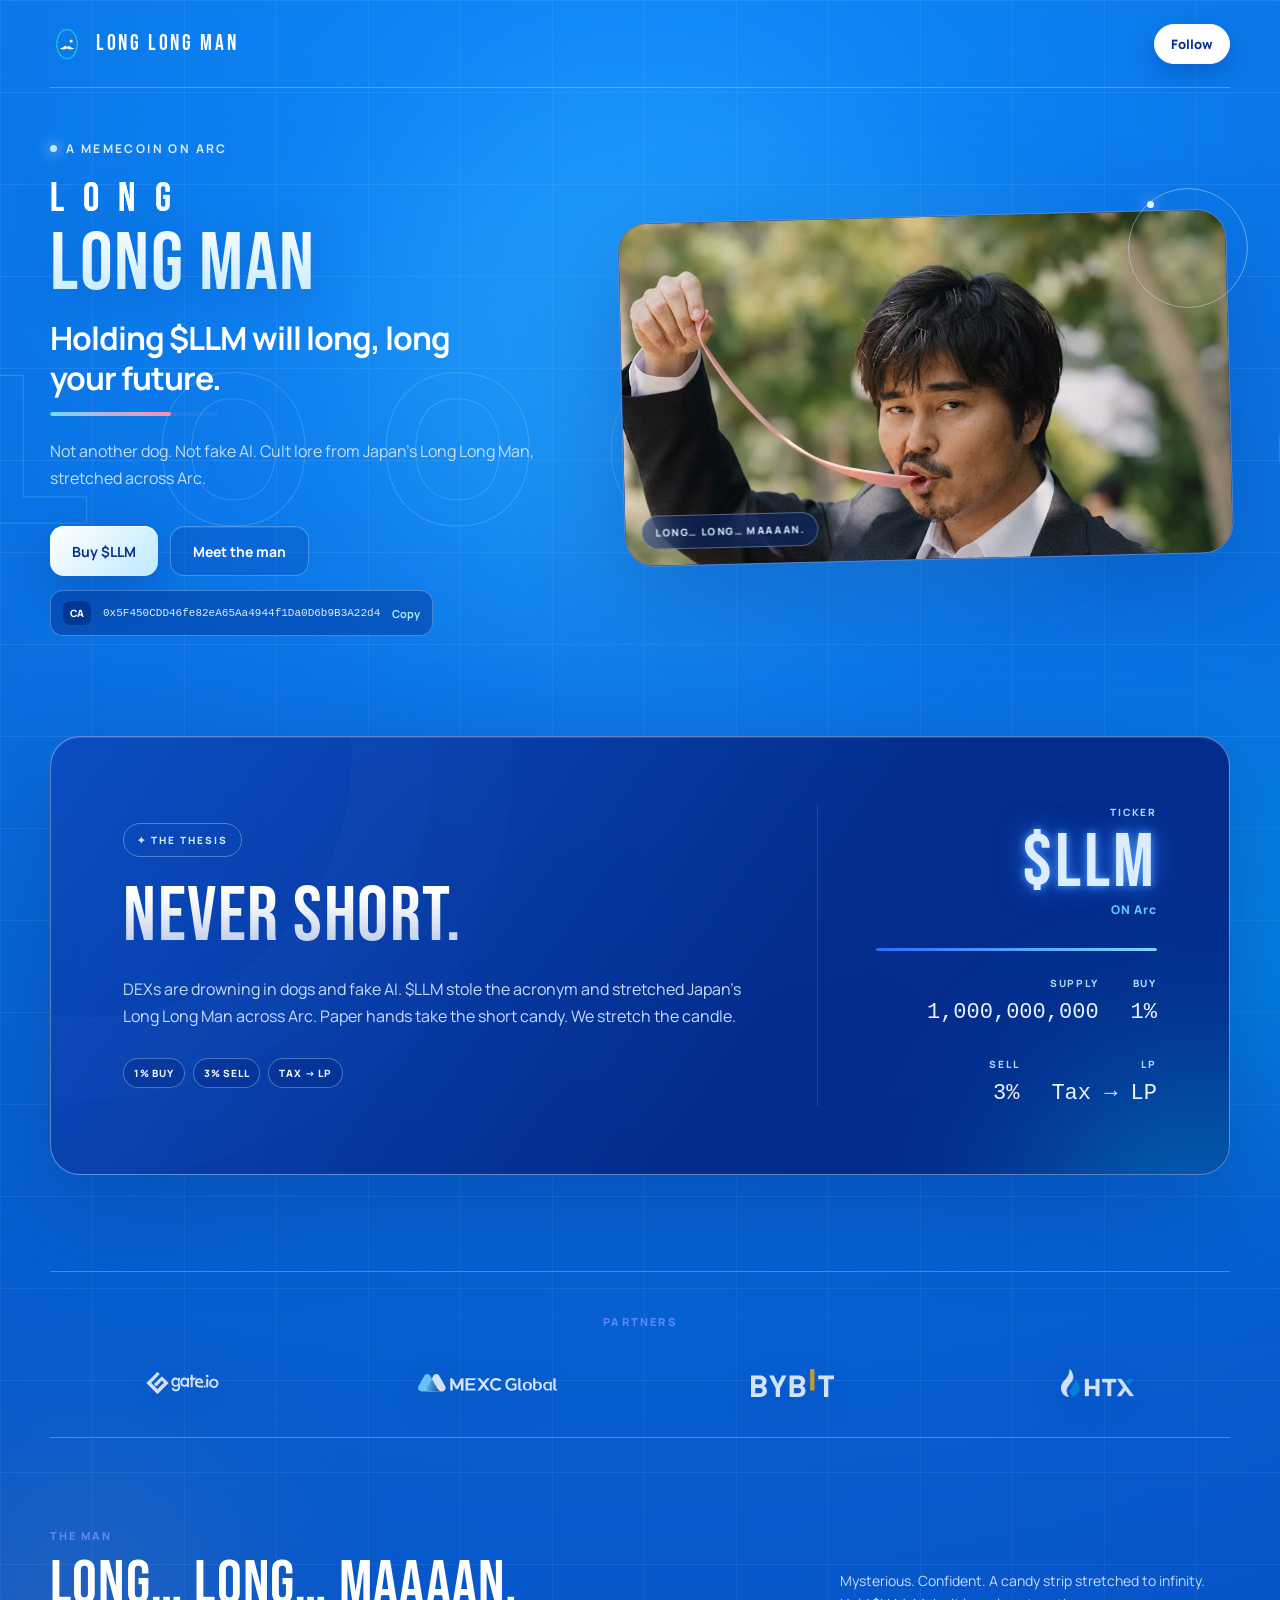
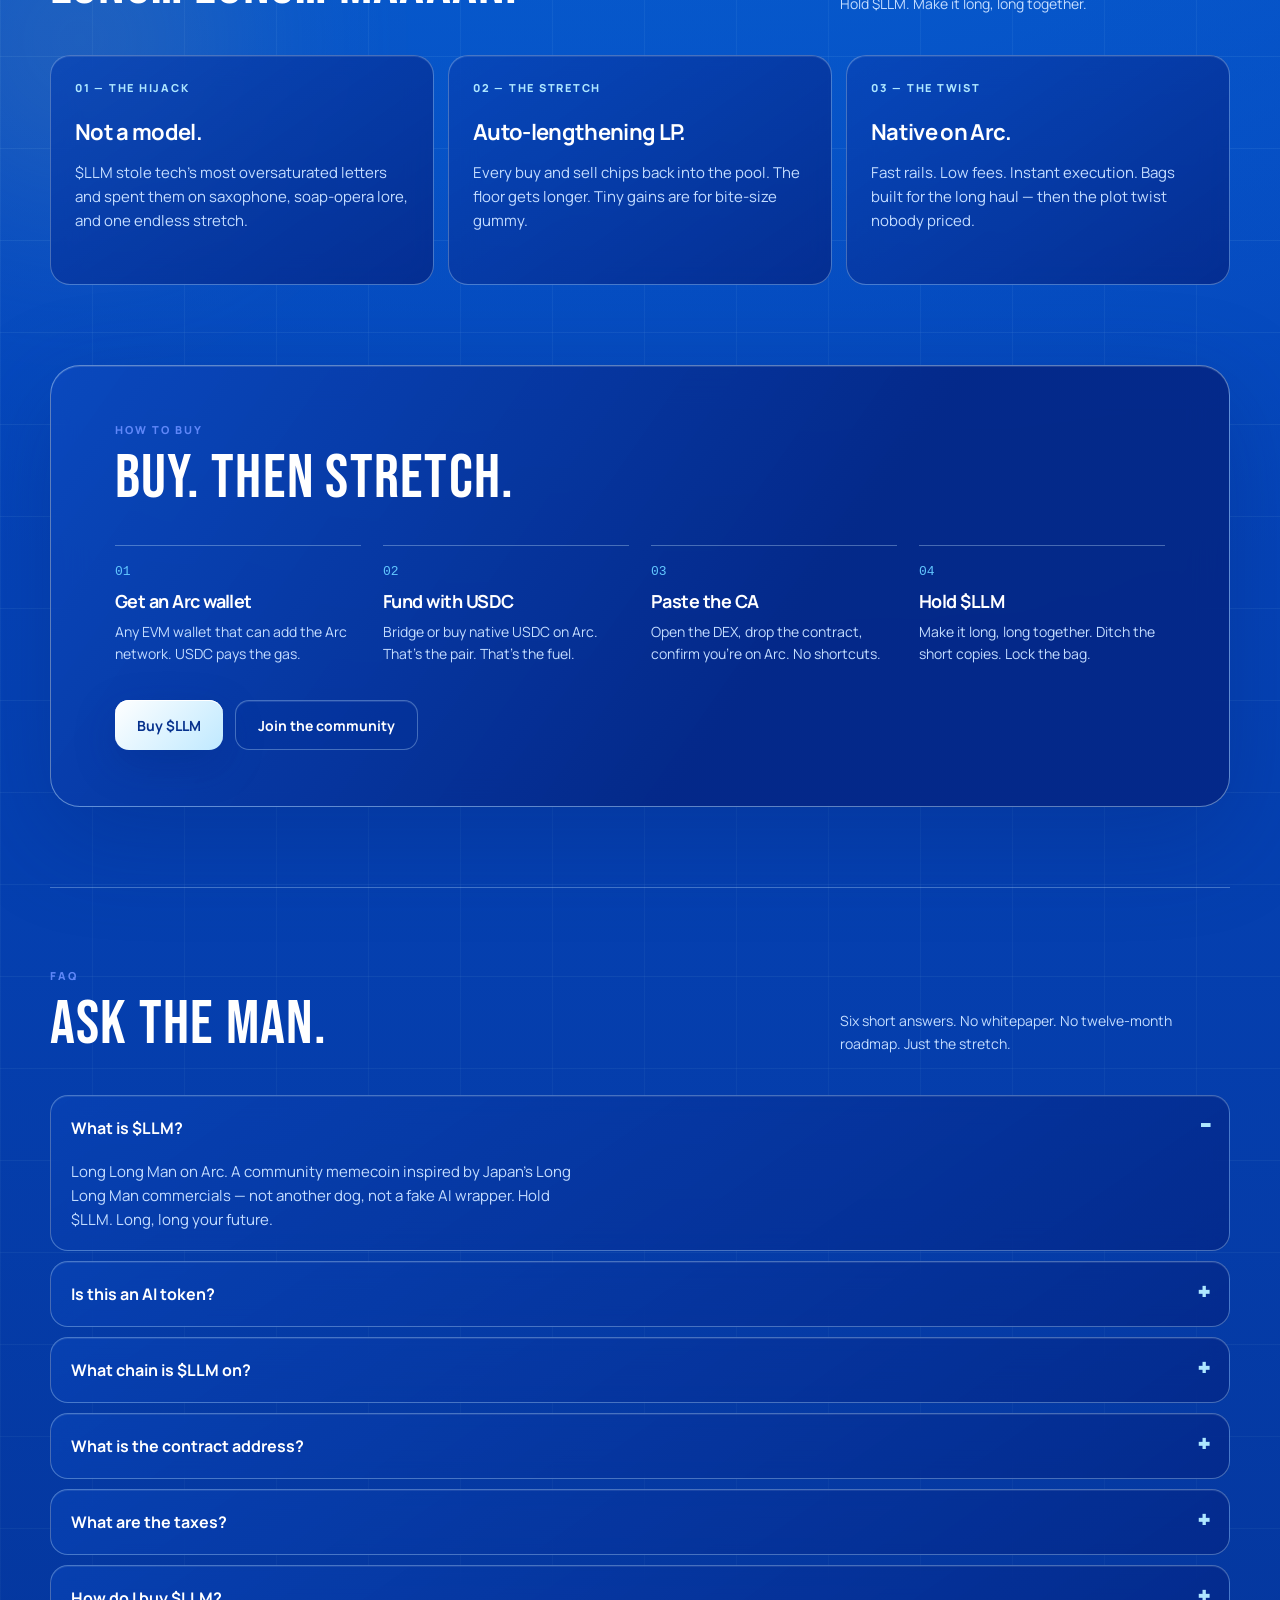
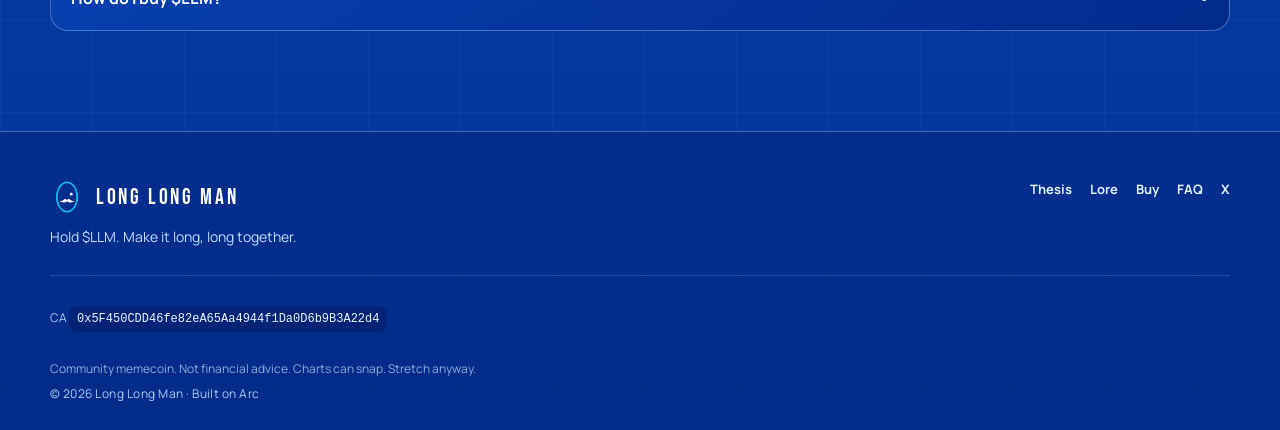
==== commit 91579a89: "Add FAQ section and full footer" ====
--- a/index.html
+++ b/index.html
@@ -29,7 +29,7 @@
       href="https://fonts.googleapis.com/css2?family=Bebas+Neue&family=Manrope:wght@400;500;600;700;800&display=swap"
       rel="stylesheet"
     />
-    <link rel="stylesheet" href="./css/style.css?v=6" />
+    <link rel="stylesheet" href="./css/style.css?v=7" />
   </head>
   <body>
     <main>
@@ -200,13 +200,79 @@
         </div>
       </section>
 
-      <footer class="footer shell">
-        <div class="footerBrand">
-          <img src="./assets/icon.png" alt="" />
-          <span>LONG LONG MAN</span>
-        </div>
-        <p>Hold $LLM. Make it long, long together.</p>
-        <a class="hidden" data-x href="#" target="_blank" rel="noreferrer">Follow on X</a>
+      <section class="faq shell" id="faq" aria-labelledby="faq-title">
+        <div class="sectionHeading">
+          <div>
+            <p class="sectionKicker">FAQ</p>
+            <h2 id="faq-title">Ask the man.</h2>
+          </div>
+          <p>Six short answers. No whitepaper. No twelve-month roadmap. Just the stretch.</p>
+        </div>
+        <div class="faqList">
+          <details class="faqItem" open>
+            <summary>What is $LLM?</summary>
+            <p>
+              Long Long Man on Arc. A community memecoin inspired by Japan’s Long Long Man commercials — not another dog, not a fake AI wrapper. Hold $LLM. Long, long your future.
+            </p>
+          </details>
+          <details class="faqItem">
+            <summary>Is this an AI token?</summary>
+            <p>
+              No. $LLM hijacked tech’s most overused acronym and spent it on saxophone, soap-opera lore, and one endless stretch. The letters are the joke. The bag is the point.
+            </p>
+          </details>
+          <details class="faqItem">
+            <summary>What chain is $LLM on?</summary>
+            <p>
+              Arc. USDC gas, fast finality, native deployment. Paste the CA on Arc — nowhere else.
+            </p>
+          </details>
+          <details class="faqItem">
+            <summary>What is the contract address?</summary>
+            <p>
+              <span class="faqCa" data-ca>0x5F450CDD46fe82eA65Aa4944f1Da0D6b9B3A22d4</span>
+              Copy it from the hero, then check you’re on Arc before you buy.
+            </p>
+          </details>
+          <details class="faqItem">
+            <summary>What are the taxes?</summary>
+            <p>
+              1% buy. 3% sell. Every trade feeds the LP, so the floor gets longer instead of thinner.
+            </p>
+          </details>
+          <details class="faqItem">
+            <summary>How do I buy $LLM?</summary>
+            <p>
+              Add the Arc network, fund with USDC, paste the CA, then hold. Full steps are in How to buy above. After that: make it long, long together.
+            </p>
+          </details>
+        </div>
+      </section>
+
+      <footer class="siteFooter">
+        <div class="shell footerInner">
+          <div class="footerTop">
+            <div class="footerBrandBlock">
+              <a class="footerBrand" href="#top">
+                <img src="./assets/icon.png" alt="" />
+                <span>LONG LONG MAN</span>
+              </a>
+              <p>Hold $LLM. Make it long, long together.</p>
+            </div>
+            <nav class="footerNav" aria-label="Footer">
+              <a href="#thesis">Thesis</a>
+              <a href="#lore">Lore</a>
+              <a href="#buy">Buy</a>
+              <a href="#faq">FAQ</a>
+              <a data-x href="https://x.com/LLMonARC" target="_blank" rel="noopener noreferrer">X</a>
+            </nav>
+          </div>
+          <div class="footerBottom">
+            <p class="footerCa">CA <span data-ca>0x5F450CDD46fe82eA65Aa4944f1Da0D6b9B3A22d4</span></p>
+            <p class="footerFine">Community memecoin. Not financial advice. Charts can snap. Stretch anyway.</p>
+            <p class="footerCopy">© 2026 Long Long Man · Built on Arc</p>
+          </div>
+        </div>
       </footer>
     </main>
     <script src="./js/config.js"></script>
--- a/css/style.css
+++ b/css/style.css
@@ -810,7 +810,7 @@
 }
 
 .buy {
-  padding: 0 0 120px;
+  padding: 0 0 80px;
 }
 
 .buyCard {
@@ -862,18 +862,118 @@
   flex-wrap: wrap;
 }
 
-.footer {
+.faq {
   border-top: 1px solid var(--line);
+  padding: 80px 0 100px;
+}
+
+.faqList {
+  display: flex;
+  flex-direction: column;
+  gap: 10px;
+}
+
+.faqItem {
+  backdrop-filter: blur(14px);
+  background: linear-gradient(145deg, #0843b5b8, #042889d6);
+  border: 1px solid #c7e7ff57;
+  border-radius: 18px;
+  overflow: hidden;
+  box-shadow: inset 0 1px #ffffff17;
+}
+
+.faqItem summary {
+  cursor: pointer;
+  list-style: none;
+  display: flex;
+  align-items: center;
+  justify-content: space-between;
+  gap: 16px;
+  padding: 18px 20px;
+  font-size: 16px;
+  font-weight: 700;
+}
+
+.faqItem summary::-webkit-details-marker { display: none; }
+
+.faqItem summary::after {
+  content: "+";
+  flex-shrink: 0;
+  color: #aee7ff;
+  font-family: var(--display);
+  font-size: 28px;
+  line-height: 1;
+}
+
+.faqItem[open] summary::after { content: "–"; }
+
+.faqItem p {
+  color: var(--muted);
+  margin: 0;
+  padding: 0 20px 18px;
+  font-size: 15px;
+  line-height: 1.6;
+  max-width: 62ch;
+}
+
+.faqCa,
+.footerCa span {
+  display: inline-block;
+  margin: 0 0 8px;
+  padding: 6px 8px;
+  border-radius: 8px;
+  background: #021a5c73;
+  font-family: ui-monospace, SFMono-Regular, Menlo, Consolas, monospace;
+  font-size: 12px;
+  word-break: break-all;
+  color: #eaf6ff;
+}
+
+.siteFooter {
+  border-top: 1px solid var(--line);
+  background: #03227766;
+  padding: 48px 0 28px;
+}
+
+.footerInner { display: flex; flex-direction: column; gap: 28px; }
+
+.footerTop {
+  display: flex;
+  justify-content: space-between;
+  align-items: flex-start;
+  gap: 32px;
+}
+
+.footerBrandBlock p {
+  max-width: 280px;
+  color: var(--muted);
+  margin: 12px 0 0;
+  font-size: 14px;
+  line-height: 1.5;
+}
+
+.footerNav {
+  display: flex;
+  flex-wrap: wrap;
+  gap: 8px 18px;
+  font-size: 13px;
+  font-weight: 700;
+}
+
+.footerNav a { color: #e0f4ff; }
+.footerNav a:hover { color: #fff; }
+
+.footerBottom {
+  border-top: 1px solid #c7e7ff2e;
+  padding-top: 18px;
   color: #afcdf0;
-  justify-content: space-between;
-  align-items: center;
-  gap: 20px;
-  min-height: 120px;
   font-size: 12px;
-  display: flex;
-}
-
-.footer a { color: #e0f4ff; }
+  display: grid;
+  gap: 8px;
+}
+
+.footerFine { margin: 0; opacity: 0.8; }
+.footerCopy { margin: 0; letter-spacing: 0.04em; }
 
 .hidden { display: none !important; }
 
@@ -917,6 +1017,7 @@
   .partner img { width: 100%; max-width: 120px; height: 22px; }
   .loreGrid,
   .steps { grid-template-columns: 1fr; }
+  .footerTop { flex-direction: column; }
 }
 
 @media (width <= 760px) {
@@ -996,9 +1097,10 @@
   .sectionHeading { flex-direction: column; align-items: flex-start; gap: 14px; }
   .partners { padding: 28px 0 12px; }
   .partner img { height: 24px; max-width: 100%; }
-  .footer {
-    text-align: center;
-    flex-direction: column;
-    padding: 28px 0;
-  }
-}
+  .faq { padding: 56px 0 72px; }
+  .faqItem summary { font-size: 15px; padding: 16px; }
+  .faqItem p { padding: 0 16px 16px; font-size: 14px; }
+  .siteFooter { padding: 36px 0 24px; }
+  .footerTop { flex-direction: column; gap: 20px; }
+  .footerNav { gap: 10px 16px; }
+}
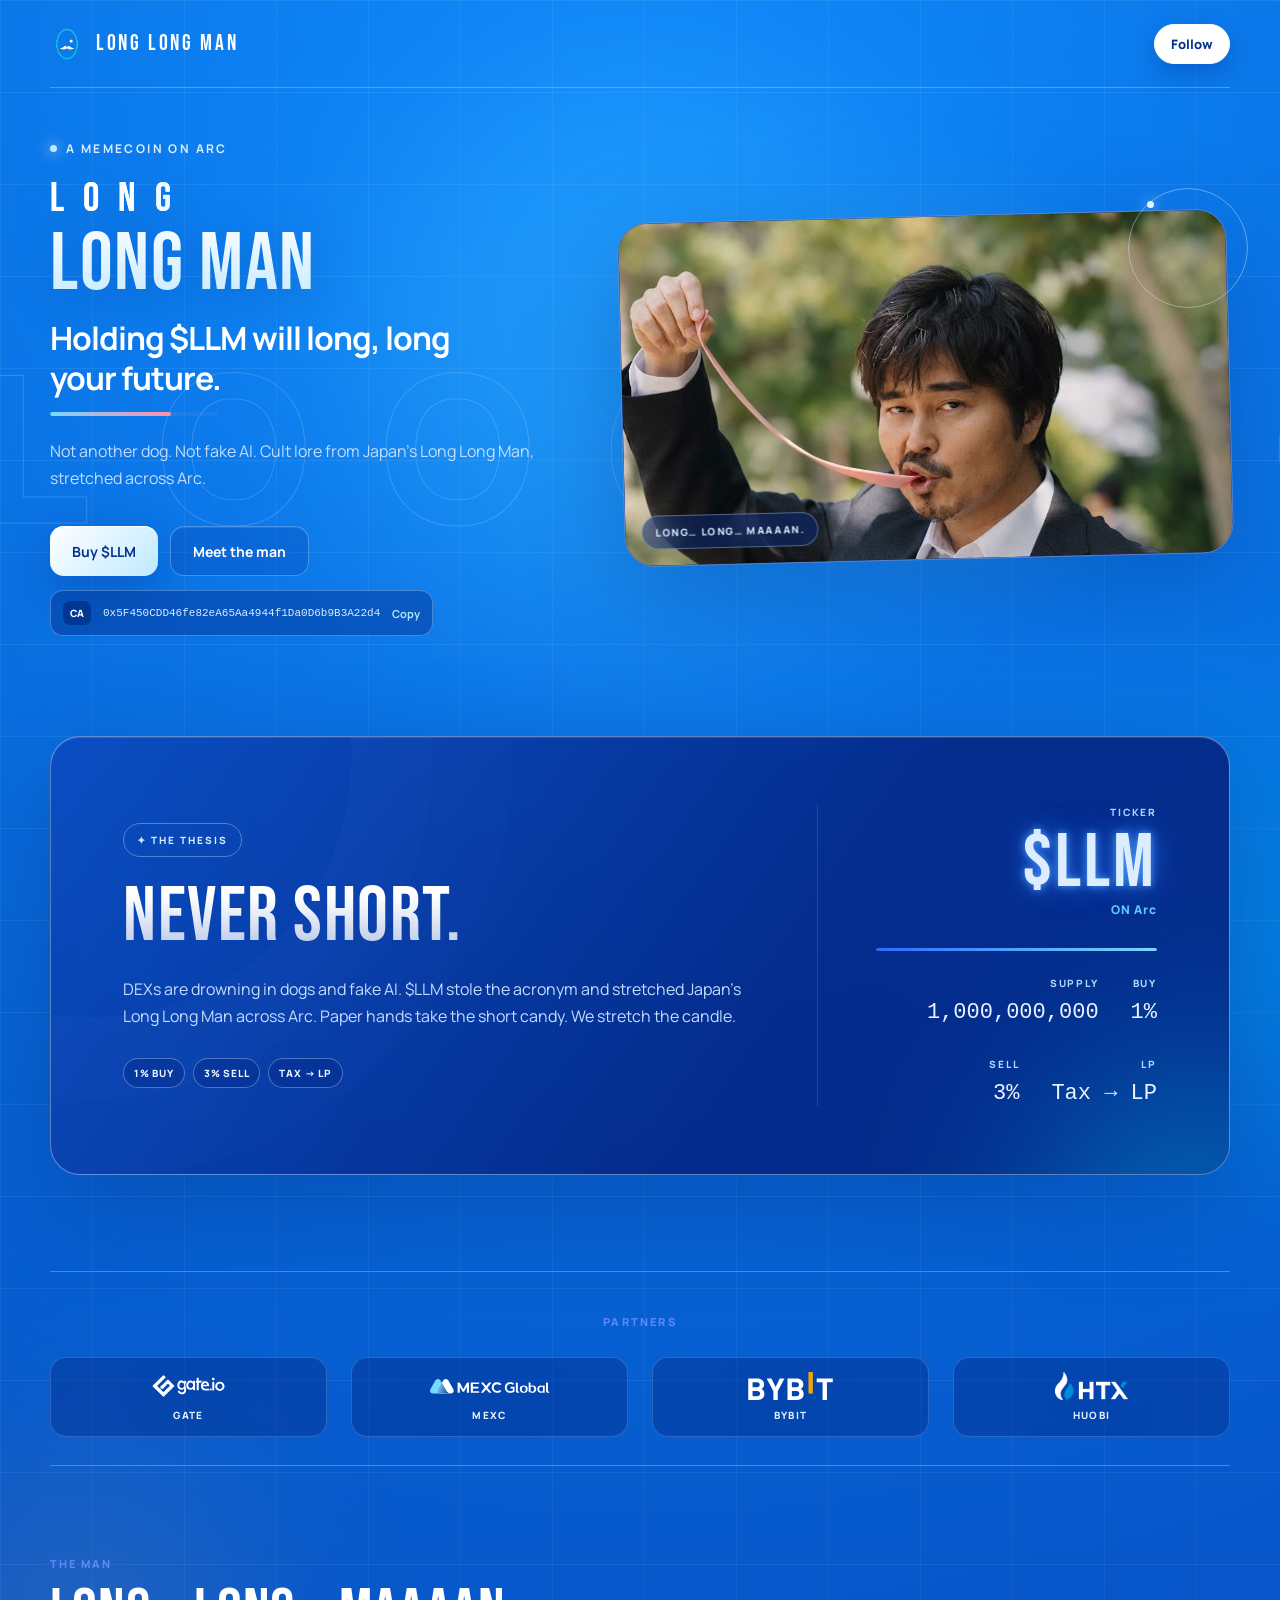
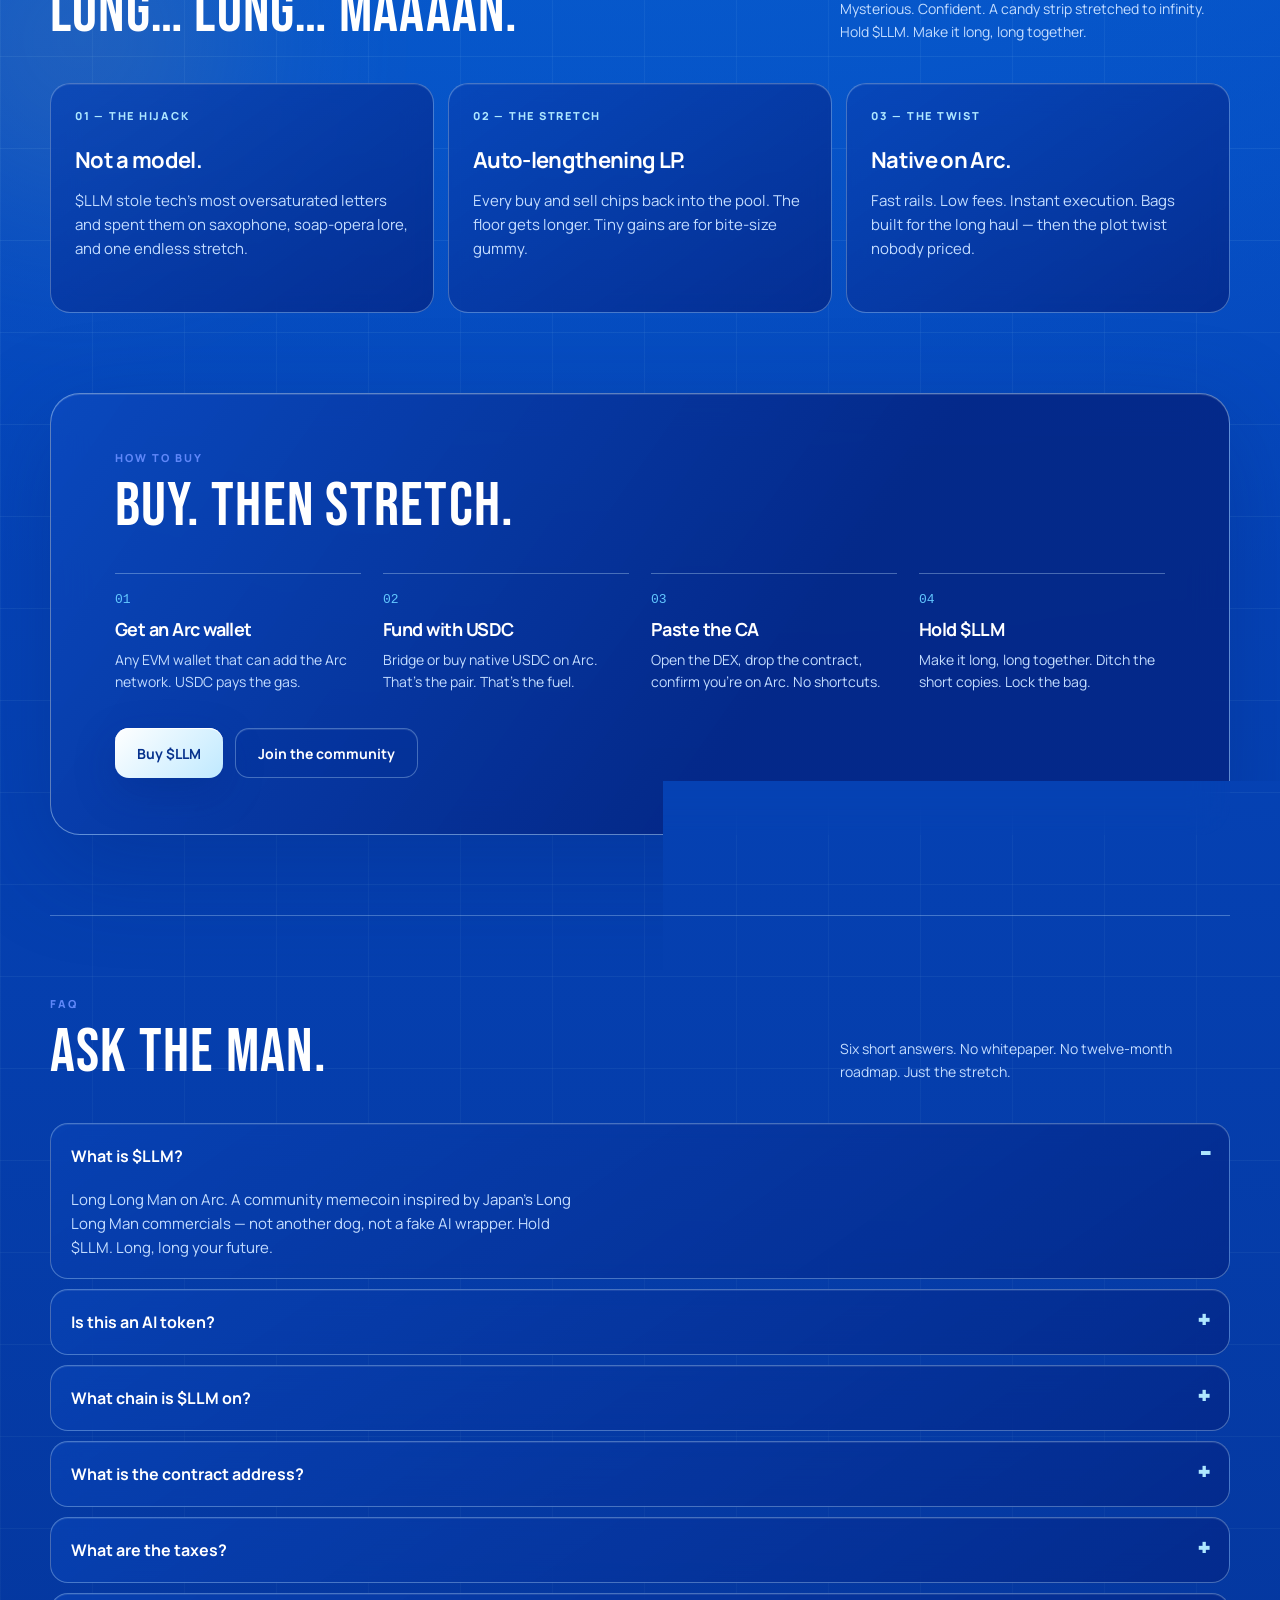
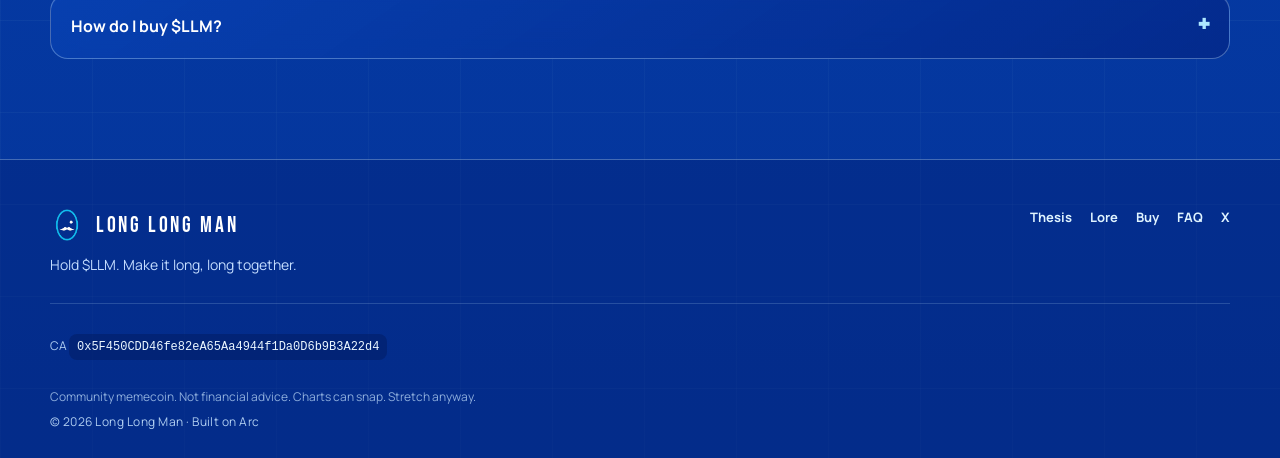
==== commit deaeec88: "Fix mobile header Follow button and partner grid overflow" ====
--- a/index.html
+++ b/index.html
@@ -29,7 +29,7 @@
       href="https://fonts.googleapis.com/css2?family=Bebas+Neue&family=Manrope:wght@400;500;600;700;800&display=swap"
       rel="stylesheet"
     />
-    <link rel="stylesheet" href="./css/style.css?v=7" />
+    <link rel="stylesheet" href="./css/style.css?v=12" />
   </head>
   <body>
     <main>
@@ -42,7 +42,7 @@
           <img src="./assets/icon.png" alt="Long Long Man mark" />
           <span>LONG LONG MAN</span>
         </a>
-        <a class="xLink" data-x href="https://x.com/LLMonARC" target="_blank" rel="noopener noreferrer">Follow</a>
+        <a class="xLink" href="https://x.com/LLMonARC" target="_blank" rel="noopener noreferrer">Follow</a>
       </header>
 
       <section class="hero shell" id="top">
@@ -122,20 +122,24 @@
         </div>
       </section>
 
-      <section class="partners shell" aria-label="Partners">
+      <section class="partners shell" id="partners" aria-label="Partners">
         <p class="partnersKicker">PARTNERS</p>
         <div class="partnerRow">
           <a class="partner" href="https://www.gate.com" target="_blank" rel="noopener noreferrer">
-            <img src="./assets/partners/gate.svg" alt="Gate" />
+            <img src="./assets/partners/gate.svg" alt="" />
+            <span>Gate</span>
           </a>
           <a class="partner" href="https://www.mexc.com" target="_blank" rel="noopener noreferrer">
-            <img src="./assets/partners/mexc.svg" alt="MEXC" />
+            <img src="./assets/partners/mexc.svg" alt="" />
+            <span>MEXC</span>
           </a>
           <a class="partner" href="https://www.bybit.com" target="_blank" rel="noopener noreferrer">
-            <img src="./assets/partners/bybit.svg" alt="Bybit" />
+            <img src="./assets/partners/bybit.svg" alt="" />
+            <span>Bybit</span>
           </a>
           <a class="partner" href="https://www.htx.com" target="_blank" rel="noopener noreferrer">
-            <img src="./assets/partners/huobi.png" alt="Huobi" />
+            <img src="./assets/partners/huobi.png" alt="" />
+            <span>Huobi</span>
           </a>
         </div>
       </section>
--- a/css/style.css
+++ b/css/style.css
@@ -32,6 +32,8 @@
 
 main {
   isolation: isolate;
+  overflow-x: hidden;
+  max-width: 100%;
   background-color: var(--navy);
   background-image:
     linear-gradient(#98daff21 1px, #0000 1px),
@@ -51,7 +53,8 @@
 }
 
 .shell {
-  width: min(1180px, 100% - 40px);
+  width: min(1180px, calc(100% - 40px));
+  max-width: 100%;
   margin-inline: auto;
 }
 
@@ -94,8 +97,7 @@
   justify-content: space-between;
   align-items: center;
   height: 88px;
-  display: grid;
-  grid-template-columns: minmax(0, 1fr) auto;
+  display: flex;
   gap: 12px;
 }
 
@@ -695,21 +697,37 @@
 }
 
 .partnerRow {
-  display: flex;
-  justify-content: space-between;
-  align-items: center;
-  gap: 28px 40px;
-  flex-wrap: wrap;
+  display: grid;
+  grid-template-columns: repeat(4, minmax(0, 1fr));
+  align-items: center;
+  gap: 16px 24px;
+  width: 100%;
+  max-width: 100%;
 }
 
 .partner {
-  flex: 1 1 140px;
-  display: flex;
+  display: flex;
+  flex-direction: column;
   justify-content: center;
   align-items: center;
-  min-height: 52px;
-  opacity: 0.82;
+  gap: 8px;
+  min-width: 0;
+  min-height: 72px;
+  padding: 14px 10px;
+  overflow: hidden;
+  border: 1px solid #c7e7ff33;
+  background: #032a896b;
+  border-radius: 16px;
+  opacity: 1;
   transition: opacity 0.25s, transform 0.25s;
+}
+
+.partner span {
+  color: #eaf6ff;
+  letter-spacing: 0.14em;
+  text-transform: uppercase;
+  font-size: 10px;
+  font-weight: 800;
 }
 
 .partner:hover {
@@ -719,9 +737,9 @@
 
 .partner img {
   display: block;
+  width: 100%;
   height: 28px;
-  width: auto;
-  max-width: min(140px, 100%);
+  max-width: 120px;
   object-fit: contain;
   filter: drop-shadow(0 10px 18px #00238555);
 }
@@ -986,7 +1004,8 @@
   }
   .heroGhost,
   .shotGlow,
-  .shotOrbit { display: none; }
+  .shotOrbit,
+  .ambient { display: none; }
   .heroShot { order: -1; }
   .shotFrame { transform: none; animation: none; }
   .shotFrame img.mascot { height: auto; }
@@ -1009,39 +1028,53 @@
     padding: 28px 0 0;
   }
   .partnerRow {
-    display: grid;
-    grid-template-columns: 1fr 1fr;
-    gap: 18px 24px;
+    grid-template-columns: repeat(2, minmax(0, 1fr));
+    gap: 8px 12px;
   }
-  .partner { flex: none; min-width: 0; overflow: hidden; }
-  .partner img { width: 100%; max-width: 120px; height: 22px; }
+  .partner img { height: 22px; max-width: 100%; }
   .loreGrid,
   .steps { grid-template-columns: 1fr; }
   .footerTop { flex-direction: column; }
 }
 
 @media (width <= 760px) {
-  .shell { width: min(100% - 24px, 1180px); }
+  .shell { width: min(calc(100% - 24px), 1180px); max-width: 100%; }
+  h2 { overflow-wrap: anywhere; }
+  html, body, main { width: 100%; max-width: 100vw; overflow-x: hidden; }
+  .shell {
+    width: auto;
+    margin-left: 12px;
+    margin-right: 12px;
+  }
   .nav {
-    height: 60px;
-    gap: 10px;
-    width: 100%;
-    max-width: 100%;
+    height: auto;
+    min-height: 52px;
+    padding: 8px 0;
+    gap: 8px;
+    width: auto;
+    max-width: none;
     position: sticky;
     top: 0;
     z-index: 50;
     background: #064fcce8;
     backdrop-filter: blur(18px);
+    flex-wrap: wrap;
   }
+  .brand { flex: 1 1 auto; min-width: 0; }
   .brand { gap: 8px; }
   .brand img { width: 28px; height: 28px; }
   .brand span { display: inline; font-size: 18px; }
   .xLink {
-    height: 34px;
+    height: 36px;
+    min-width: 0;
+    width: 100%;
     padding: 0 14px;
-    font-size: 12px;
-    display: inline-flex;
+    font-size: 13px;
+    display: flex;
     align-items: center;
+    justify-content: center;
+    margin-left: 0;
+    flex: 1 0 100%;
   }
   .copyState { display: none; }
   .heroCopy,
@@ -1095,8 +1128,15 @@
   .statusRow { margin-top: 18px; }
   .lore { padding: 56px 0 64px; }
   .sectionHeading { flex-direction: column; align-items: flex-start; gap: 14px; }
-  .partners { padding: 28px 0 12px; }
-  .partner img { height: 24px; max-width: 100%; }
+  .partners { padding: 28px 0 12px; overflow: hidden; }
+  .partnerRow {
+    grid-template-columns: repeat(2, minmax(0, 1fr));
+    width: 100%;
+    gap: 10px;
+  }
+  .partner { min-height: 48px; padding: 14px 8px; }
+  .partner img { display: none; }
+  .partner span { font-size: 13px; letter-spacing: 0.16em; }
   .faq { padding: 56px 0 72px; }
   .faqItem summary { font-size: 15px; padding: 16px; }
   .faqItem p { padding: 0 16px 16px; font-size: 14px; }
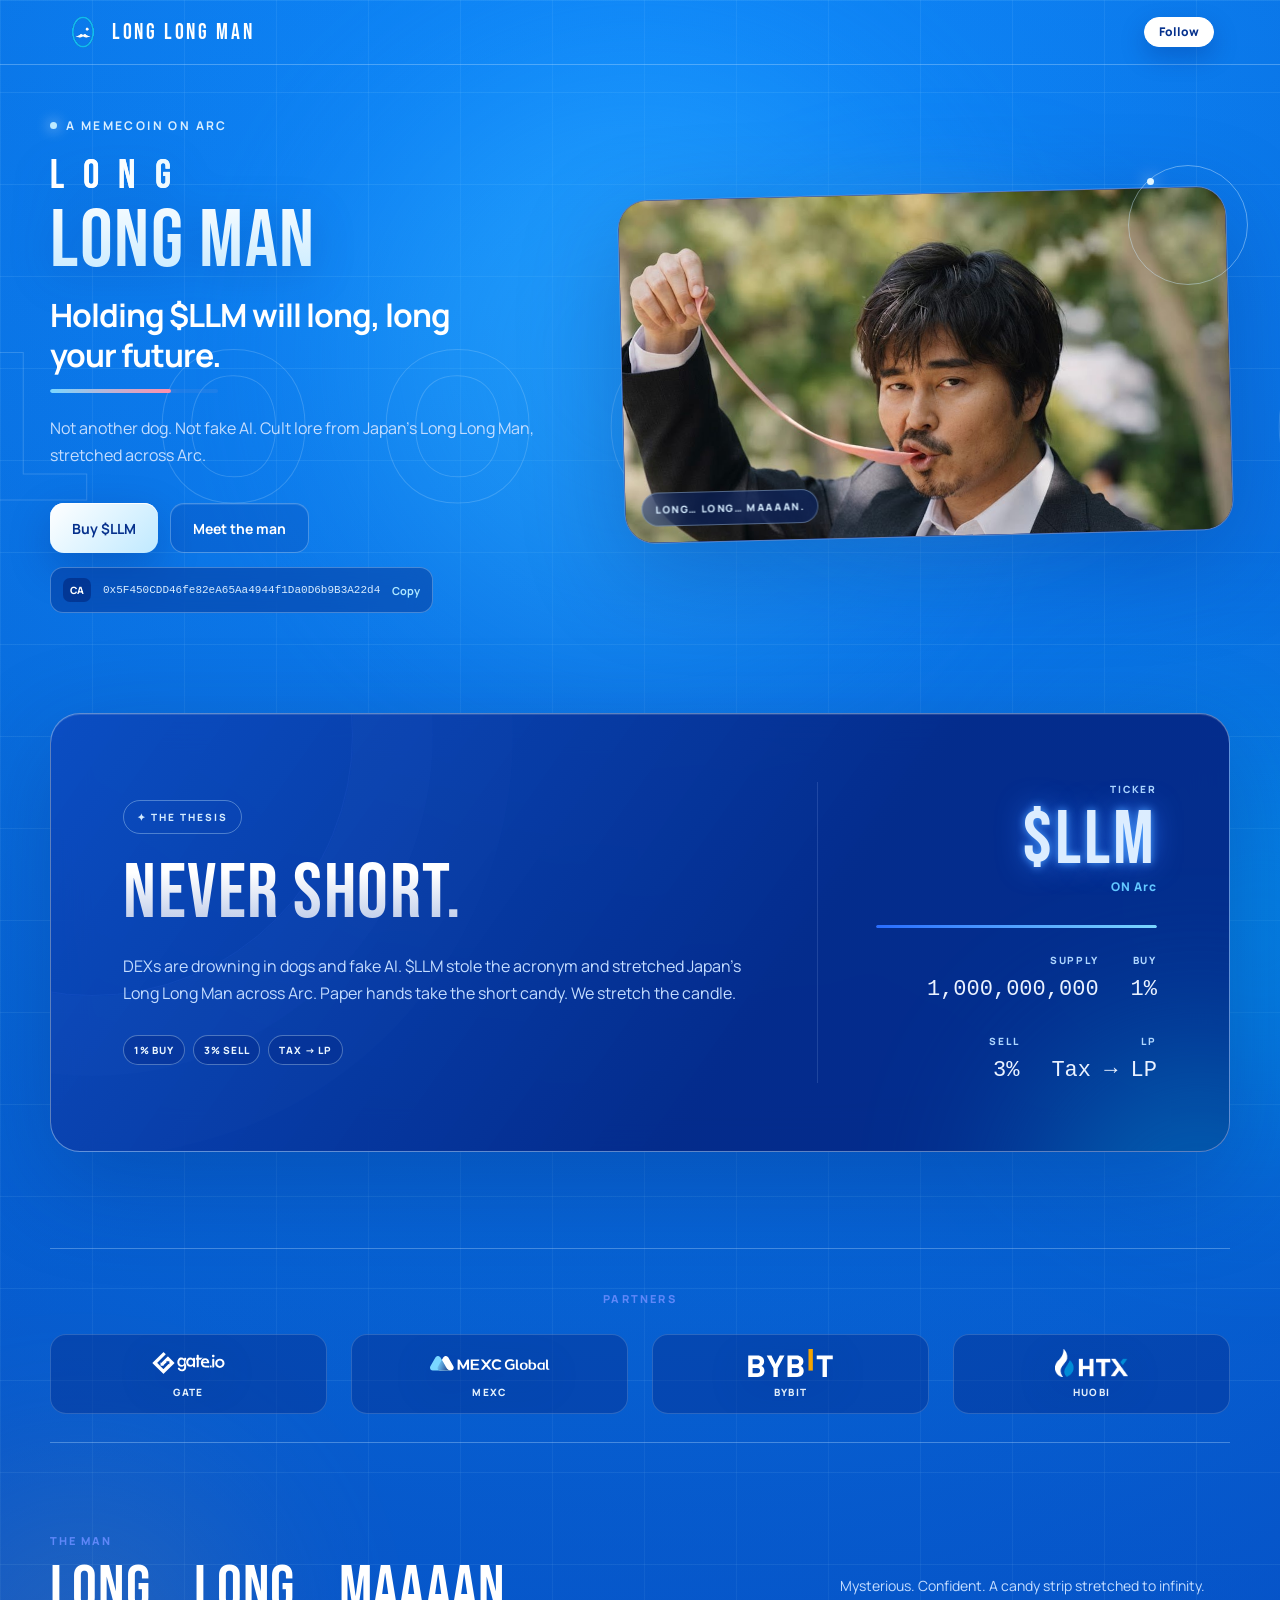
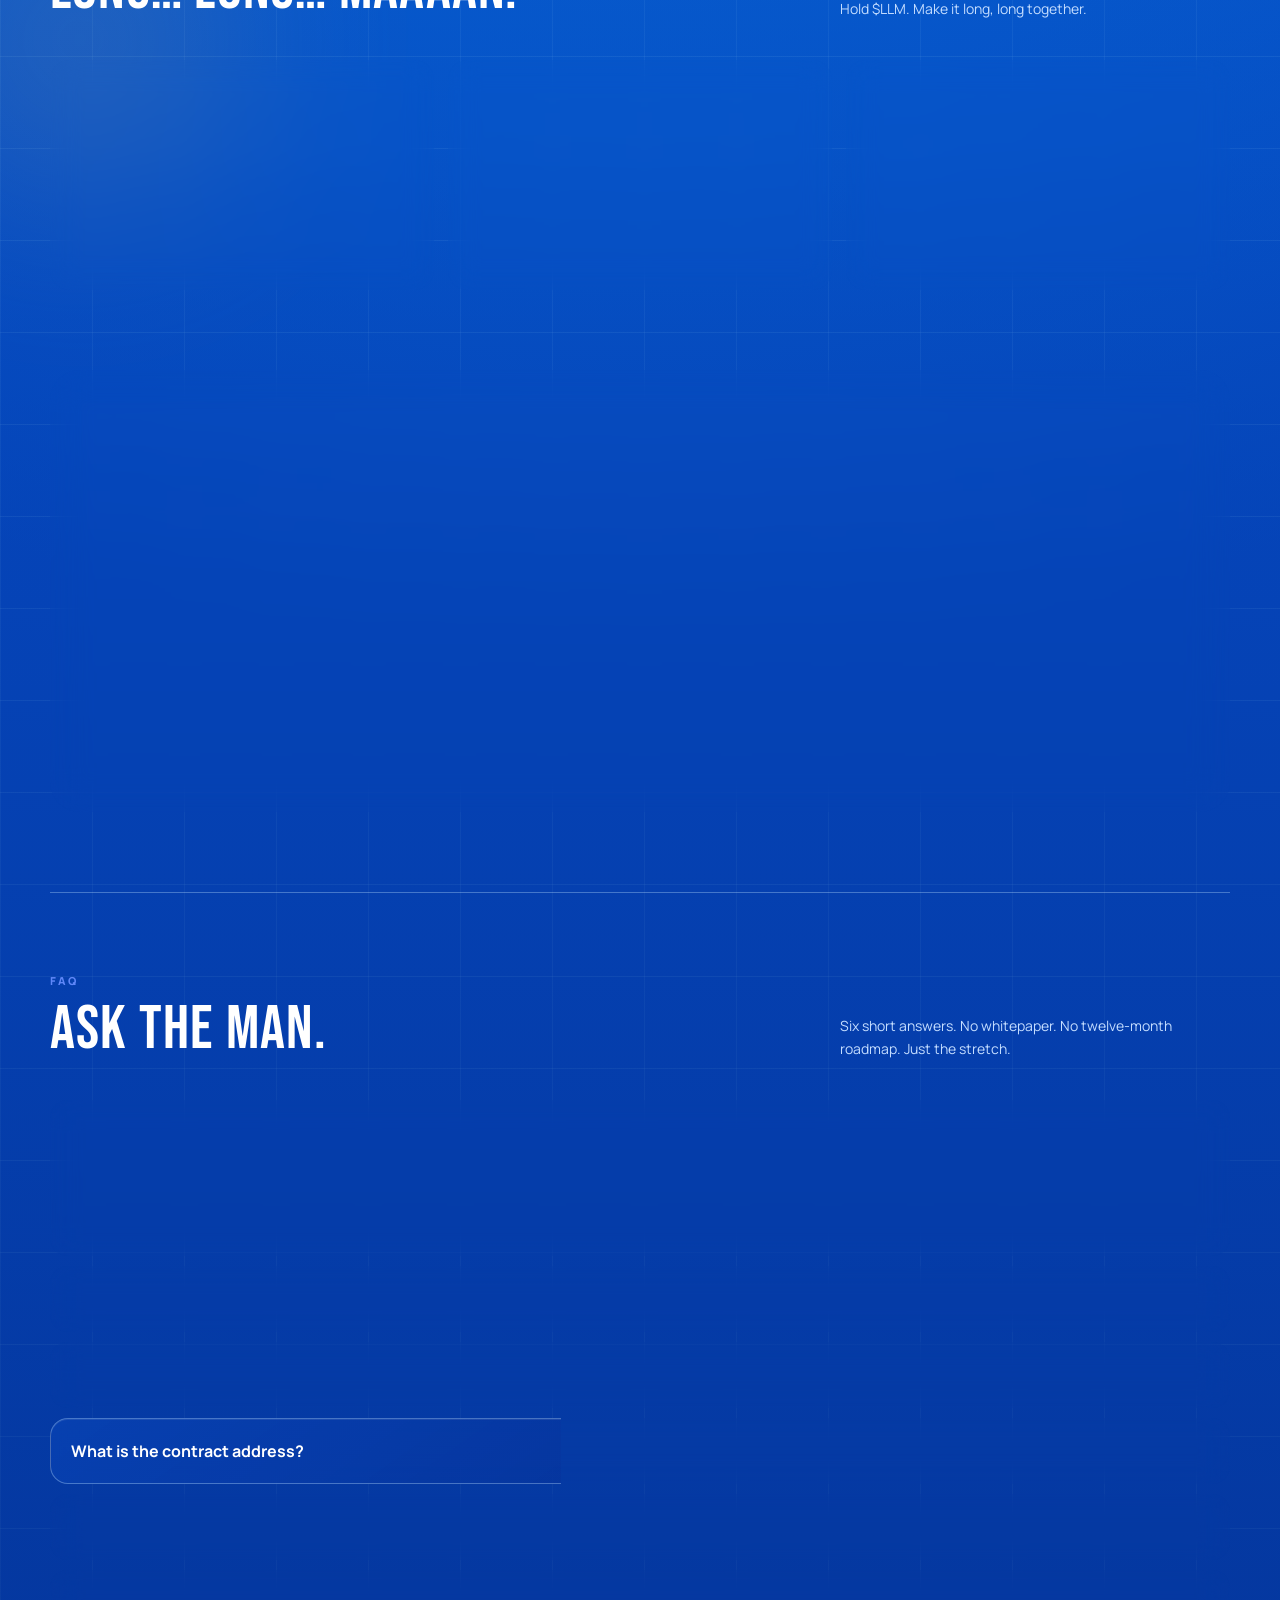
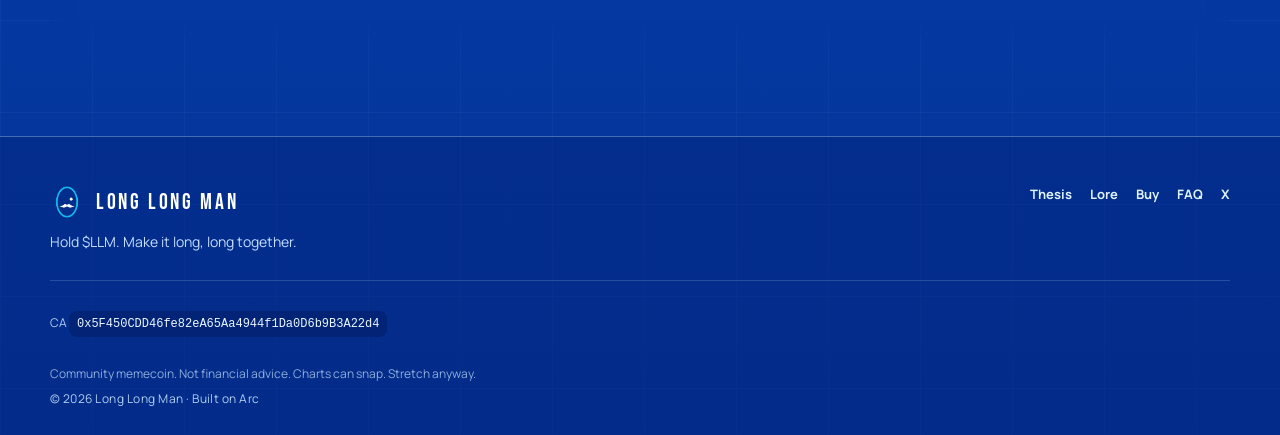
==== commit 521c3060: "Simplify header to one row: LLM + Follow" ====
--- a/index.html
+++ b/index.html
@@ -29,7 +29,7 @@
       href="https://fonts.googleapis.com/css2?family=Bebas+Neue&family=Manrope:wght@400;500;600;700;800&display=swap"
       rel="stylesheet"
     />
-    <link rel="stylesheet" href="./css/style.css?v=12" />
+    <link rel="stylesheet" href="./css/style.css?v=19" />
   </head>
   <body>
     <main>
@@ -37,12 +37,15 @@
       <div class="ambient ambientTwo"></div>
       <div class="ambient ambientThree"></div>
 
-      <header class="nav shell">
-        <a class="brand" href="#top" aria-label="Long Long Man home">
-          <img src="./assets/icon.png" alt="Long Long Man mark" />
-          <span>LONG LONG MAN</span>
-        </a>
-        <a class="xLink" href="https://x.com/LLMonARC" target="_blank" rel="noopener noreferrer">Follow</a>
+      <header class="nav">
+        <div class="navInner">
+          <a class="brand" href="#top" aria-label="Long Long Man home">
+            <img src="./assets/icon.png" alt="Long Long Man mark" />
+            <span class="brandFull">LONG LONG MAN</span>
+            <span class="brandShort">LLM</span>
+          </a>
+          <a class="xLink" href="https://x.com/LLMonARC" target="_blank" rel="noopener noreferrer" style="display:inline-flex;background:#fff;color:#06318d;border-radius:99px;padding:8px 14px;font-weight:800;font-size:12px;line-height:1;white-space:nowrap">Follow</a>
+        </div>
       </header>
 
       <section class="hero shell" id="top">
--- a/css/style.css
+++ b/css/style.css
@@ -94,11 +94,22 @@
 
 .nav {
   border-bottom: 1px solid var(--line);
+  width: 100%;
+  max-width: 100vw;
+  box-sizing: border-box;
+}
+
+.navInner {
+  width: 100%;
+  max-width: 1180px;
+  height: 64px;
+  margin: 0 auto;
+  padding: 0 16px;
+  display: flex;
   justify-content: space-between;
   align-items: center;
-  height: 88px;
-  display: flex;
   gap: 12px;
+  box-sizing: border-box;
 }
 
 .brand,
@@ -113,11 +124,16 @@
   display: flex;
 }
 
+.footerBrand .brandShort { display: none; }
+.footerBrand .brandFull { display: inline; }
+
 .brand span {
   overflow: hidden;
   text-overflow: ellipsis;
   white-space: nowrap;
 }
+
+.brandShort { display: none; }
 
 .brand img,
 .footerBrand img {
@@ -1046,35 +1062,14 @@
     margin-left: 12px;
     margin-right: 12px;
   }
-  .nav {
-    height: auto;
-    min-height: 52px;
-    padding: 8px 0;
-    gap: 8px;
-    width: auto;
-    max-width: none;
-    position: sticky;
-    top: 0;
-    z-index: 50;
-    background: #064fcce8;
-    backdrop-filter: blur(18px);
-    flex-wrap: wrap;
-  }
-  .brand { flex: 1 1 auto; min-width: 0; }
-  .brand { gap: 8px; }
-  .brand img { width: 28px; height: 28px; }
-  .brand span { display: inline; font-size: 18px; }
+  .navInner { width: 100%; height: 56px; padding: 0 12px; }
+  .brand img { width: 26px; height: 26px; }
+  .brandFull { display: none; }
+  .brandShort { display: inline; font-size: 20px; }
   .xLink {
-    height: 36px;
-    min-width: 0;
-    width: 100%;
-    padding: 0 14px;
-    font-size: 13px;
-    display: flex;
-    align-items: center;
-    justify-content: center;
-    margin-left: 0;
-    flex: 1 0 100%;
+    height: 32px;
+    padding: 0 12px;
+    font-size: 12px;
   }
   .copyState { display: none; }
   .heroCopy,
